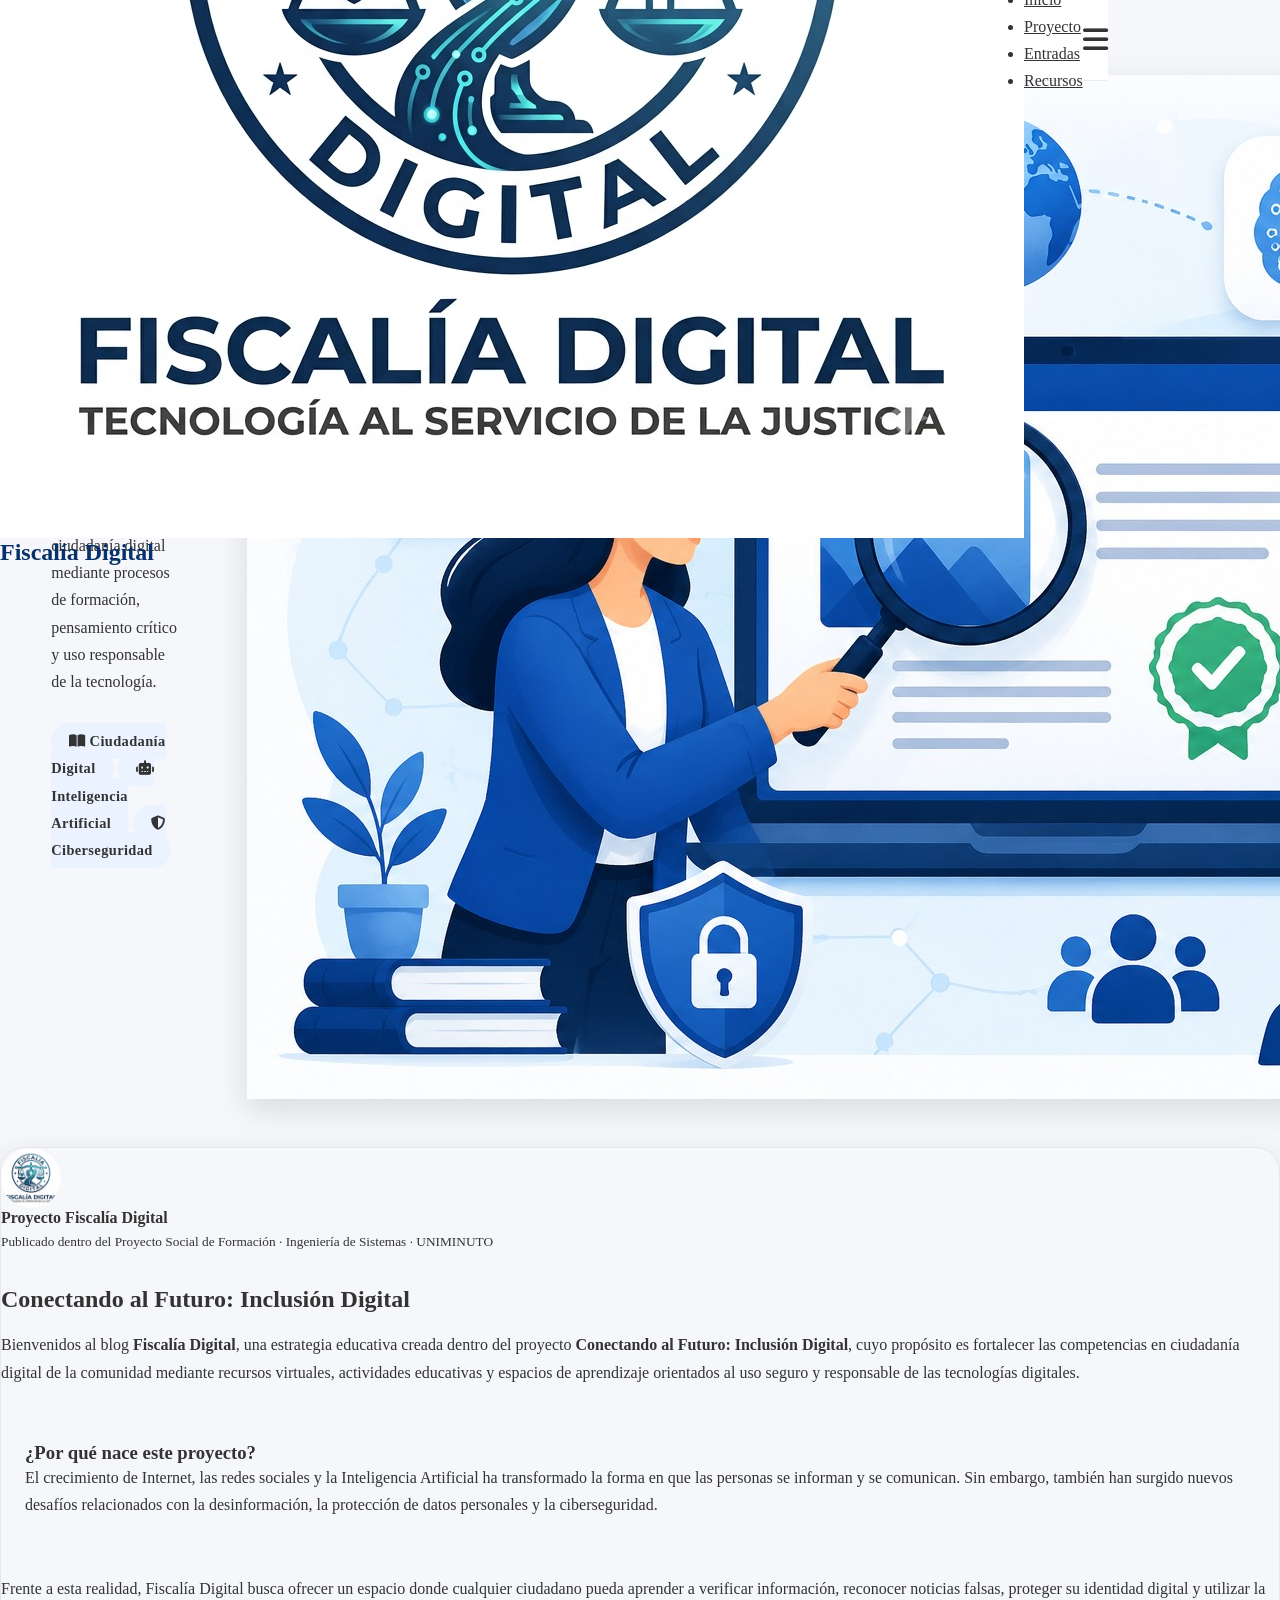
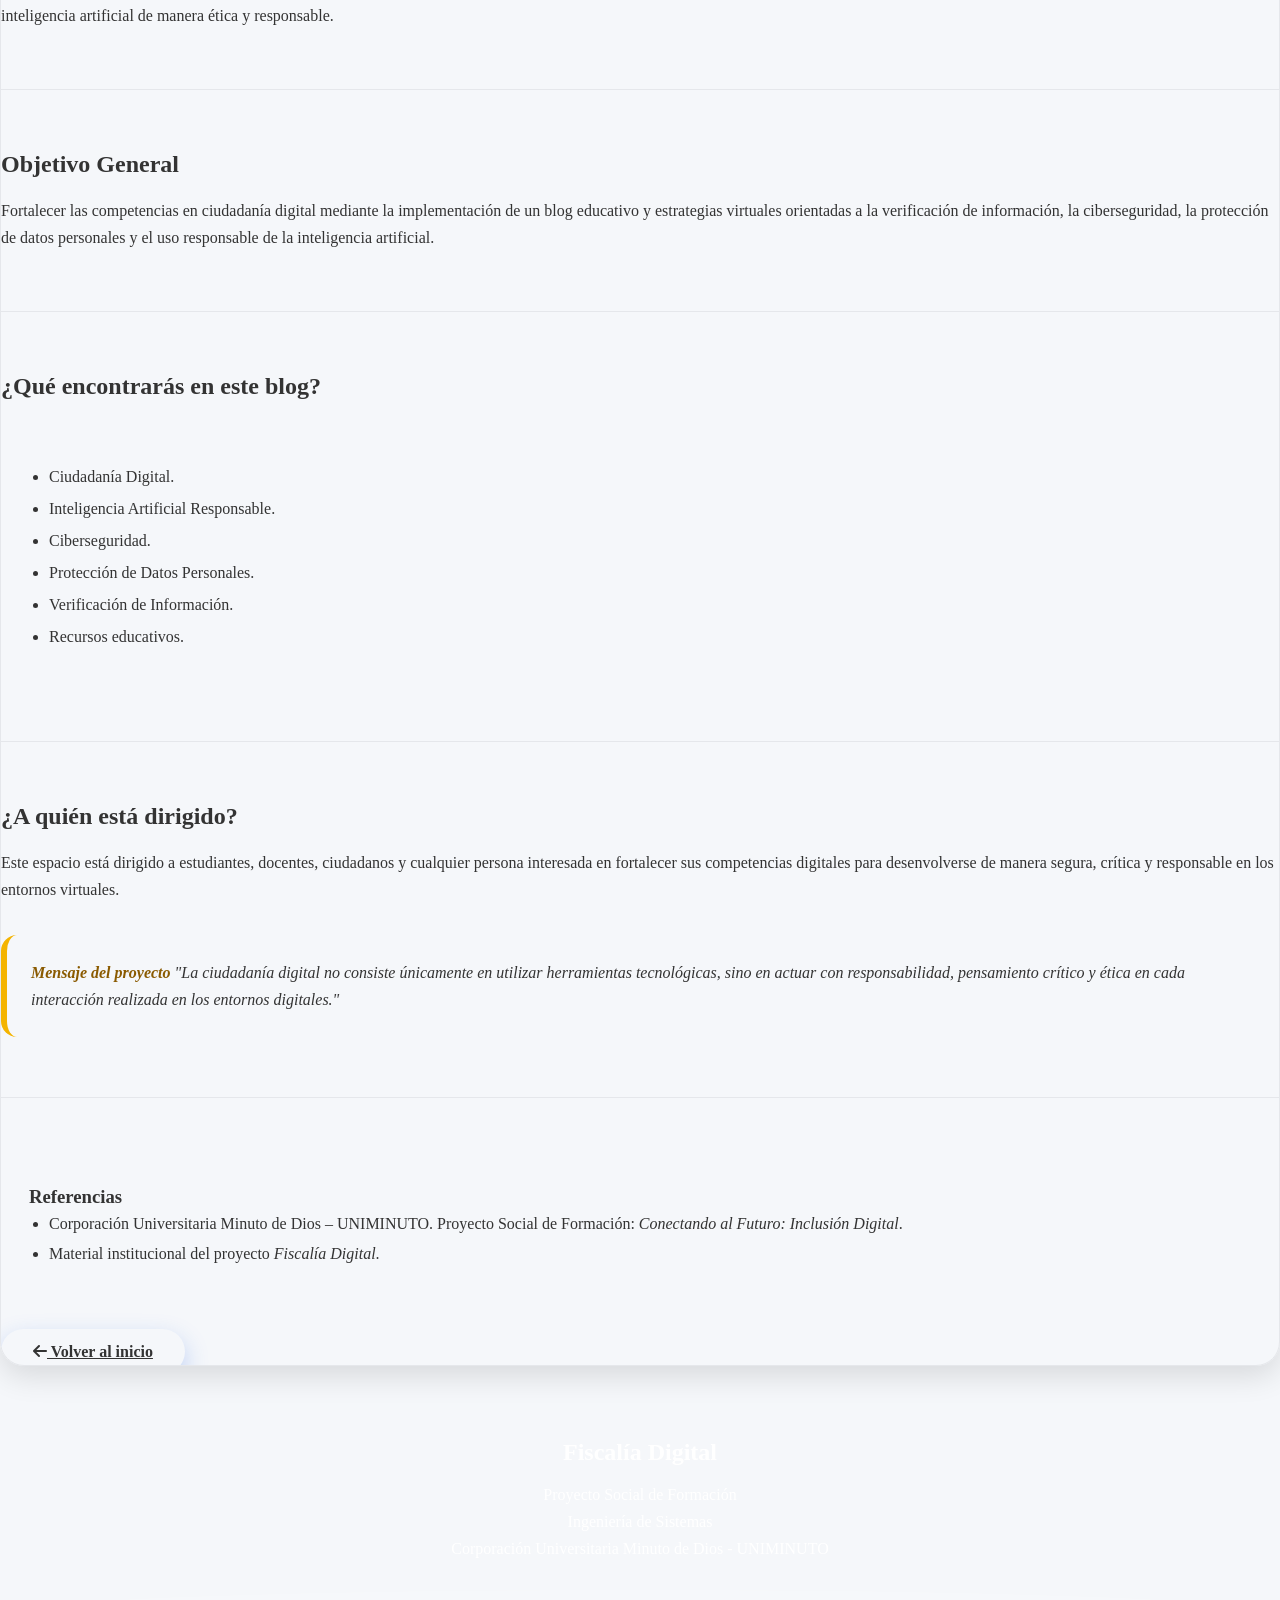
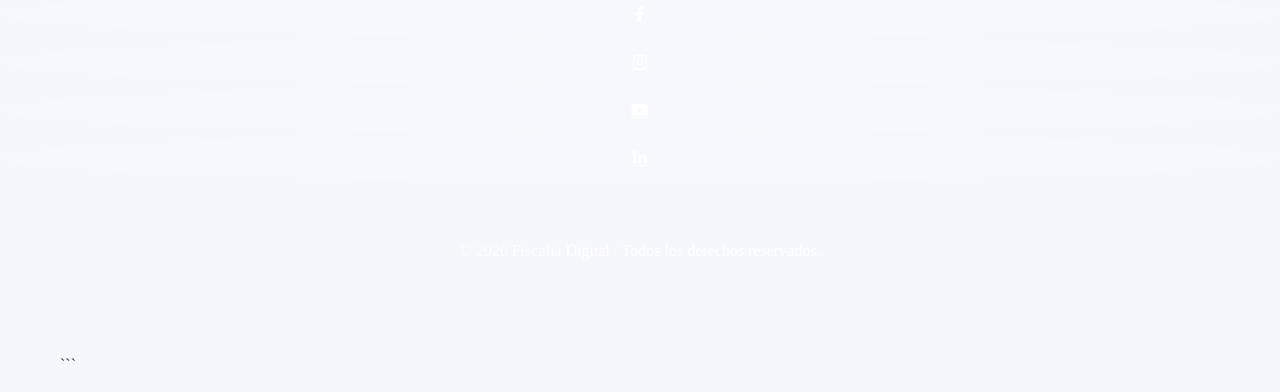
==== entradas/entrada1.html @ 748af587 "Fix HTML self-closing tags and formatting" ====
<!DOCTYPE html>

<html lang="es">

<head>
    <meta charset="UTF-8">
    <meta name="viewport" content="width=device-width, initial-scale=1.0">

```
<title>Entrada 1 | Presentación del Proyecto</title>

<link rel="icon" href="../img/favicon.png">

<!-- Google Fonts -->
<link rel="preconnect" href="https://fonts.googleapis.com">
<link rel="preconnect" href="https://fonts.gstatic.com" crossorigin>
<link href="https://fonts.googleapis.com/css2?family=Poppins:wght@300;400;500;600;700&display=swap"
    rel="stylesheet">

<!-- Font Awesome -->
<link rel="stylesheet"
    href="https://cdnjs.cloudflare.com/ajax/libs/font-awesome/6.7.2/css/all.min.css">

<link rel="stylesheet" href="../css/estilos.css">
```

</head>

<body>

```
<!-- ================= HEADER ================= -->
<header>
    <nav class="navbar">

        <div class="logo">
            <img src="../img/logo.png" alt="Fiscalía Digital">
            <h2>Fiscalía Digital</h2>
        </div>

        <ul class="menu">
            <li><a href="../index.html">Inicio</a></li>
            <li><a href="../index.html#proyecto">Proyecto</a></li>
            <li><a href="../index.html#entradas">Entradas</a></li>
            <li><a href="../index.html#recursos">Recursos</a></li>
        </ul>

        <div class="menu-responsive">
            <i class="fa-solid fa-bars"></i>
        </div>

    </nav>
</header>

<!-- ================= HERO ================= -->
<section class="hero hero-articulo">

    <div class="hero-texto">

        <span>Entrada 1 · Presentación</span>

        <h1>Presentación del Proyecto</h1>

        <p>
            Conoce el propósito de Fiscalía Digital y cómo esta iniciativa
            busca fortalecer la ciudadanía digital mediante procesos de
            formación, pensamiento crítico y uso responsable de la tecnología.
        </p>

        <div class="badges">
            <span class="badge"><i class="fa-solid fa-book-open"></i> Ciudadanía Digital</span>
            <span class="badge"><i class="fa-solid fa-robot"></i> Inteligencia Artificial</span>
            <span class="badge"><i class="fa-solid fa-shield-halved"></i> Ciberseguridad</span>
        </div>

    </div>

    <div class="hero-imagen">
        <img src="../img/entrada1.jpg" alt="Presentación del Proyecto">
    </div>

</section>

<!-- ================= ARTÍCULO ================= -->
<section>
    <div class="contenedor">

        <article class="card articulo">

            <div class="autor">
                <img src="../img/logo.png" alt="Autor">

                <div>
                    <h4>Proyecto Fiscalía Digital</h4>
                    <small>
                        Publicado dentro del Proyecto Social de Formación ·
                        Ingeniería de Sistemas · UNIMINUTO
                    </small>
                </div>
            </div>

            <h2>Conectando al Futuro: Inclusión Digital</h2>

            <p>
                Bienvenidos al blog <strong>Fiscalía Digital</strong>, una
                estrategia educativa creada dentro del proyecto
                <strong>Conectando al Futuro: Inclusión Digital</strong>,
                cuyo propósito es fortalecer las competencias en ciudadanía
                digital de la comunidad mediante recursos virtuales,
                actividades educativas y espacios de aprendizaje orientados
                al uso seguro y responsable de las tecnologías digitales.
            </p>

            <div class="destacado">
                <h3>¿Por qué nace este proyecto?</h3>

                <p>
                    El crecimiento de Internet, las redes sociales y la
                    Inteligencia Artificial ha transformado la forma en que las
                    personas se informan y se comunican. Sin embargo, también
                    han surgido nuevos desafíos relacionados con la
                    desinformación, la protección de datos personales y la
                    ciberseguridad.
                </p>
            </div>

            <p>
                Frente a esta realidad, Fiscalía Digital busca ofrecer un
                espacio donde cualquier ciudadano pueda aprender a verificar
                información, reconocer noticias falsas, proteger su
                identidad digital y utilizar la inteligencia artificial de
                manera ética y responsable.
            </p>

            <div class="divisor"></div>

            <h2>Objetivo General</h2>

            <p>
                Fortalecer las competencias en ciudadanía digital mediante
                la implementación de un blog educativo y estrategias
                virtuales orientadas a la verificación de información, la
                ciberseguridad, la protección de datos personales y el uso
                responsable de la inteligencia artificial.
            </p>

            <div class="divisor"></div>

            <h2>¿Qué encontrarás en este blog?</h2>

            <div class="lista-temas">
                <ul>
                    <li>Ciudadanía Digital.</li>
                    <li>Inteligencia Artificial Responsable.</li>
                    <li>Ciberseguridad.</li>
                    <li>Protección de Datos Personales.</li>
                    <li>Verificación de Información.</li>
                    <li>Recursos educativos.</li>
                </ul>
            </div>

            <div class="divisor"></div>

            <h2>¿A quién está dirigido?</h2>

            <p>
                Este espacio está dirigido a estudiantes, docentes,
                ciudadanos y cualquier persona interesada en fortalecer sus
                competencias digitales para desenvolverse de manera segura,
                crítica y responsable en los entornos virtuales.
            </p>

            <div class="cita">
                <strong>Mensaje del proyecto</strong>

                "La ciudadanía digital no consiste únicamente en utilizar
                herramientas tecnológicas, sino en actuar con responsabilidad,
                pensamiento crítico y ética en cada interacción realizada en
                los entornos digitales."
            </div>

            <div class="divisor"></div>

            <div class="referencias">
                <h3>Referencias</h3>

                <ul>
                    <li>
                        Corporación Universitaria Minuto de Dios – UNIMINUTO.
                        Proyecto Social de Formación:
                        <em>Conectando al Futuro: Inclusión Digital</em>.
                    </li>

                    <li>
                        Material institucional del proyecto
                        <em>Fiscalía Digital</em>.
                    </li>
                </ul>
            </div>

            <div class="texto-centro mt-4">
                <a href="../index.html" class="btn-principal">
                    <i class="fa-solid fa-arrow-left"></i>
                    Volver al inicio
                </a>
            </div>

        </article>

    </div>
</section>

<!-- ================= FOOTER ================= -->
<footer>

    <div class="contenedor-footer">

        <h2>Fiscalía Digital</h2>

        <p>
            Proyecto Social de Formación
            <br>
            Ingeniería de Sistemas
            <br>
            Corporación Universitaria Minuto de Dios - UNIMINUTO
        </p>

        <div class="redes">
            <a href="#"><i class="fab fa-facebook-f"></i></a>
            <a href="#"><i class="fab fa-instagram"></i></a>
            <a href="#"><i class="fab fa-youtube"></i></a>
            <a href="#"><i class="fab fa-linkedin-in"></i></a>
        </div>

        <hr>

        <p>© 2026 Fiscalía Digital · Todos los derechos reservados.</p>

    </div>

</footer>

<script src="../js/script.js"></script>
```

</body>

</html>
---- css/estilos.css ----
/* =====================================================
FISCALÍA DIGITAL
Hoja de estilos principal
Proyecto Social de Formación - UNIMINUTO

Estructura:

1. Sistema Base
2. Componentes del Sitio
3. Interactividad y Responsive
   ===================================================== */

/* =====================================================

1. SISTEMA BASE
   ===================================================== */

/* -------------------------
Reset Global
------------------------- */

*{
margin:0;
padding:0;
box-sizing:border-box;
}

html{
scroll-behavior:smooth;
}

/* -------------------------
Variables de Diseño
------------------------- */

:root{

```
/* Colores principales */

--azul:#0B57D0;
--azulOscuro:#08306B;
--celeste:#EAF3FF;

/* Colores neutros */

--gris:#F5F7FA;
--grisClaro:#F9FAFB;
--grisMedio:#E5E7EB;
--grisOscuro:#6B7280;

/* Texto */

--texto:#333333;
--textoClaro:#4B5563;

/* Básicos */

--blanco:#FFFFFF;
--negro:#111827;

/* Sombras */

--sombra:0 10px 30px rgba(0,0,0,.12);
--sombraSuave:0 6px 18px rgba(0,0,0,.08);
--sombraFuerte:0 20px 45px rgba(0,0,0,.18);

/* Bordes */

--borde:#E5E7EB;
--radio:22px;

/* Transiciones */

--transicion:.3s ease;
```

}

/* -------------------------
Tipografía y Body
------------------------- */

body{

```
font-family:'Poppins',sans-serif;

background:var(--gris);

color:var(--texto);

line-height:1.7;

-webkit-font-smoothing:antialiased;

text-rendering:optimizeLegibility;
```

}

/* -------------------------
Elementos básicos
------------------------- */

img{

```
width:100%;

display:block;
```

}

a{

```
text-decoration:none;

color:inherit;
```

}

ul{

```
list-style:none;
```

}

button{

```
font-family:inherit;
```

}

/* -------------------------
Contenedor Principal
------------------------- */

.contenedor{

```
width:min(92%,1200px);

margin:0 auto;
```

}

/* -------------------------
Títulos Globales
------------------------- */

h1,
h2,
h3,
h4,
h5,
h6{

```
color:var(--azulOscuro);

font-weight:700;

line-height:1.2;
```

}

h1{

```
font-size:clamp(2.6rem,5vw,4rem);
```

}

h2{

```
font-size:clamp(2rem,4vw,2.8rem);
```

}

h3{

```
font-size:1.35rem;
```

}

p{

```
color:var(--textoClaro);
```

}

/* -------------------------
Secciones
------------------------- */

section{

```
padding:90px 0;
```

}

section h2{

```
text-align:center;

margin-bottom:18px;
```

}

.subtitulo{

```
text-align:center;

max-width:760px;

margin:0 auto 50px;
```

}

/* -------------------------
Botón Principal
------------------------- */

.btn-principal{

```
display:inline-flex;

align-items:center;

justify-content:center;

gap:10px;

background:linear-gradient(135deg,var(--azul),#2563EB);

color:var(--blanco);

padding:14px 32px;

border-radius:999px;

font-weight:600;

transition:all var(--transicion);

box-shadow:0 10px 24px rgba(37,99,235,.28);
```

}

.btn-principal:hover{

```
transform:translateY(-4px);

box-shadow:0 16px 34px rgba(37,99,235,.35);
```

}

/* -------------------------
Utilidades
------------------------- */

.oculto{

```
display:none !important;
```

}

.texto-centro{

```
text-align:center;
```

}

.mt-1{ margin-top:10px; }

.mt-2{ margin-top:20px; }

.mt-3{ margin-top:30px; }

.mt-4{ margin-top:40px; }

.mt-5{ margin-top:50px; }

.mb-1{ margin-bottom:10px; }

.mb-2{ margin-bottom:20px; }

.mb-3{ margin-bottom:30px; }

.mb-4{ margin-bottom:40px; }

.mb-5{ margin-bottom:50px; }

/* -------------------------
Animaciones Base
------------------------- */

.fade-up{

```
opacity:0;

transform:translateY(30px);

transition:all .8s ease;
```

}

.fade-up.visible{

```
opacity:1;

transform:translateY(0);
```

}

/* -------------------------
Divisor Elegante
------------------------- */

.divisor{

```
width:100%;

height:1px;

background:var(--grisMedio);

margin:60px 0;
```

}

/* Fin de la Sección 1 */

/* =====================================================
2. COMPONENTES DEL SITIO
===================================================== */

/* -------------------------
Header y Navbar
------------------------- */

header{

```
width:100%;

position:fixed;

top:0;
left:0;

z-index:999;

background:rgba(255,255,255,.92);

backdrop-filter:blur(14px);

border-bottom:1px solid rgba(229,231,235,.8);

transition:all var(--transicion);
```

}

.navbar{

```
width:min(92%,1200px);

margin:0 auto;

display:flex;

justify-content:space-between;

align-items:center;

height:80px;
```

}

.logo{

```
display:flex;

align-items:center;

gap:14px;
```

}

.logo img{

```
width:52px;
```

}

.logo h2{

```
font-size:1.35rem;

color:var(--azulOscuro);

font-weight:700;
```

}

.menu{

```
display:flex;

align-items:center;

gap:28px;
```

}

.menu a{

```
color:#374151;

font-weight:500;

position:relative;

transition:color var(--transicion);
```

}

.menu a::after{

```
content:"";

position:absolute;

left:0;

bottom:-8px;

width:0;

height:2px;

background:var(--azul);

transition:width var(--transicion);
```

}

.menu a:hover{

```
color:var(--azul);
```

}

.menu a:hover::after{

```
width:100%;
```

}

.menu-responsive{

```
display:none;

font-size:1.8rem;

color:var(--azul);

cursor:pointer;
```

}

/* -------------------------
Hero
------------------------- */

.hero{

```
margin-top:80px;

min-height:90vh;

width:min(92%,1200px);

margin-left:auto;

margin-right:auto;

display:grid;

grid-template-columns:1.05fr .95fr;

align-items:center;

gap:64px;

padding:48px 0;
```

}

.hero-texto span{

```
display:inline-block;

color:var(--azul);

font-weight:700;

letter-spacing:.4px;

margin-bottom:12px;
```

}

.hero-texto h1{

```
margin-bottom:22px;
```

}

.hero-texto p{

```
font-size:1.05rem;

margin-bottom:32px;
```

}

.hero-imagen{

```
position:relative;
```

}

.hero-imagen::before{

```
content:"";

position:absolute;

inset:-18px;

background:radial-gradient(circle at top right, rgba(11,87,208,.12), transparent 60%);

border-radius:32px;

z-index:-1;
```

}

.hero-imagen img{

```
border-radius:28px;

box-shadow:var(--sombra);
```

}

/* -------------------------
Tarjetas del Blog
------------------------- */

.grid-blog{

```
display:grid;

grid-template-columns:repeat(auto-fit,minmax(320px,1fr));

gap:30px;
```

}

.card{

```
background:var(--blanco);

border:1px solid var(--borde);

border-radius:24px;

overflow:hidden;

box-shadow:var(--sombra);

transition:transform .3s ease, box-shadow .3s ease;
```

}

.card:hover{

```
transform:translateY(-8px);

box-shadow:0 18px 40px rgba(11,87,208,.16);
```

}

.card img{

```
height:220px;

object-fit:cover;
```

}

.card .contenido{

```
padding:26px;
```

}

.card span{

```
display:inline-block;

color:var(--azul);

font-weight:700;

margin-bottom:10px;
```

}

.card h3{

```
margin-bottom:14px;
```

}

.card p{

```
margin-bottom:20px;
```

}

.card a{

```
display:inline-flex;

align-items:center;

gap:8px;

color:var(--azul);

font-weight:700;
```

}

/* -------------------------
Objetivos
------------------------- */

.objetivos{

```
margin-top:48px;

display:grid;

grid-template-columns:repeat(3,1fr);

gap:28px;
```

}

.objetivo{

```
background:var(--blanco);

border:1px solid var(--borde);

border-radius:var(--radio);

padding:34px 28px;

text-align:center;

box-shadow:var(--sombra);

transition:transform .3s ease, box-shadow .3s ease;
```

}

.objetivo:hover{

```
transform:translateY(-8px);

box-shadow:0 18px 40px rgba(11,87,208,.16);
```

}

.objetivo i{

```
font-size:2.8rem;

color:var(--azul);

margin-bottom:18px;
```

}

/* -------------------------
Recursos
------------------------- */

.recursos{

```
background:linear-gradient(180deg,var(--celeste),#F8FBFF);
```

}

.recursos-grid{

```
display:grid;

grid-template-columns:repeat(3,1fr);

gap:28px;

margin-top:42px;
```

}

.recursos-grid div{

```
background:var(--blanco);

border:1px solid var(--borde);

border-radius:var(--radio);

padding:36px;

text-align:center;

box-shadow:var(--sombra);

transition:transform .3s ease, box-shadow .3s ease;
```

}

.recursos-grid div:hover{

```
transform:translateY(-6px);

box-shadow:0 18px 40px rgba(11,87,208,.16);
```

}

.recursos-grid i{

```
font-size:2.6rem;

color:var(--azul);

margin-bottom:16px;
```

}

/* -------------------------
Componentes para Entradas
------------------------- */

.autor{

```
display:flex;

align-items:center;

gap:16px;

margin-bottom:30px;
```

}

.autor img{

```
width:60px;

height:60px;

border-radius:50%;

object-fit:cover;
```

}

.autor h4{

```
margin:0;
```

}

.autor small{

```
color:var(--grisOscuro);
```

}

/* Badges */

.badges{

```
display:flex;

gap:12px;

flex-wrap:wrap;

margin-top:24px;
```

}

.badge{

```
display:inline-flex;

align-items:center;

gap:8px;

background:#EAF3FF;

color:#08306B;

padding:10px 18px;

border-radius:30px;

font-size:.9rem;

font-weight:600;
```

}

/* Cajas informativas */

.destacado{

```
background:#EAF3FF;

border-left:5px solid var(--azul);

padding:24px;

border-radius:16px;

margin:2rem 0;
```

}

.destacado h3{

```
margin-top:0;
```

}

.cita{

```
background:#FFF8E8;

border-left:6px solid #F4B400;

padding:24px;

border-radius:16px;

margin:2rem 0;

font-style:italic;
```

}

.cita strong{

```
display:block;

color:#8A5A00;

margin-bottom:10px;
```

}

/* Listas temáticas */

.lista-temas{

```
background:#F8FAFC;

padding:28px;

border-radius:18px;

margin:2rem 0;
```

}

.lista-temas ul{

```
list-style:disc;

padding-left:20px;

line-height:2;
```

}

/* Galería */

.galeria{

```
display:grid;

grid-template-columns:repeat(auto-fit,minmax(240px,1fr));

gap:20px;

margin:2rem 0;
```

}

.galeria img{

```
border-radius:18px;

height:220px;

object-fit:cover;

box-shadow:var(--sombra);

transition:transform var(--transicion);
```

}

.galeria img:hover{

```
transform:scale(1.03);
```

}

/* Línea de tiempo */

.timeline{

```
position:relative;

margin:3rem 0;

padding-left:30px;
```

}

.timeline::before{

```
content:"";

position:absolute;

left:8px;

top:0;

bottom:0;

width:3px;

background:var(--azul);
```

}

.timeline-item{

```
position:relative;

margin-bottom:2.5rem;
```

}

.timeline-item::before{

```
content:"";

position:absolute;

left:-30px;

top:6px;

width:18px;

height:18px;

background:var(--azul);

border-radius:50%;

box-shadow:0 0 0 5px #EAF3FF;
```

}

/* Referencias */

.referencias{

```
background:#F8FAFC;

padding:28px;

border-radius:18px;

margin-top:3rem;
```

}

.referencias ul{

```
list-style:decimal;

padding-left:20px;

line-height:1.9;
```

}

/* -------------------------
Footer
------------------------- */

footer{

```
background:linear-gradient(180deg,#0B2A63,var(--azulOscuro));

color:var(--blanco);

text-align:center;

padding:72px 0;
```

}

footer h2{

```
color:var(--blanco);

margin-bottom:14px;
```

}

footer p{

```
color:rgba(255,255,255,.88);
```

}

.redes{

```
display:flex;

justify-content:center;

gap:16px;

margin:28px 0;
```

}

.redes a{

```
width:48px;

height:48px;

border-radius:50%;

display:flex;

align-items:center;

justify-content:center;

background:rgba(255,255,255,.12);

color:var(--blanco);

transition:all var(--transicion);
```

}

.redes a:hover{

```
background:var(--blanco);

color:var(--azul);

transform:translateY(-3px);
```

}

footer hr{

```
width:82%;

margin:26px auto;

border:none;

border-top:1px solid rgba(255,255,255,.18);
```

}

/* Fin de la Sección 2 */
/* =====================================================
3. INTERACTIVIDAD Y RESPONSIVE
===================================================== */

/* -------------------------
Navbar al hacer scroll
------------------------- */

.navbar-scroll{

```
background:rgba(255,255,255,.98);

backdrop-filter:blur(14px);

box-shadow:0 10px 30px rgba(0,0,0,.12);
```

}

/* -------------------------
Menú Responsive
------------------------- */

.mostrar-menu{

```
display:flex !important;

position:absolute;

top:80px;

left:0;

width:100%;

background:rgba(255,255,255,.98);

backdrop-filter:blur(12px);

flex-direction:column;

align-items:center;

padding:30px;

gap:25px;

box-shadow:0 18px 36px rgba(0,0,0,.12);

animation:desplegarMenu .3s ease;
```

}

@keyframes desplegarMenu{

```
from{

    opacity:0;

    transform:translateY(-15px);

}

to{

    opacity:1;

    transform:translateY(0);

}
```

}

/* -------------------------
Botón Volver Arriba
------------------------- */

.btn-subir{

```
position:fixed;

right:24px;

bottom:24px;

width:56px;

height:56px;

border:none;

border-radius:50%;

background:linear-gradient(135deg,var(--azul),#2563EB);

color:var(--blanco);

cursor:pointer;

font-size:1.2rem;

opacity:0;

pointer-events:none;

transition:all var(--transicion);

z-index:999;

box-shadow:0 10px 24px rgba(37,99,235,.28);
```

}

.btn-subir:hover{

```
transform:translateY(-4px);

box-shadow:0 16px 34px rgba(37,99,235,.35);
```

}

.btn-subir.mostrar{

```
opacity:1;

pointer-events:auto;
```

}

/* -------------------------
Animaciones al hacer scroll
------------------------- */

.card,
.objetivo,
.recursos-grid div,
.resultado,
.timeline-item,
.galeria img{

```
opacity:0;

transform:translateY(40px);

transition:opacity .8s ease, transform .8s ease;
```

}

.visible{

```
opacity:1 !important;

transform:translateY(0) !important;
```

}

/* -------------------------
Hover para imágenes
------------------------- */

.hero-imagen img,
.card img,
.galeria img{

```
transition:transform .4s ease;
```

}

.hero-imagen img:hover{

```
transform:scale(1.02);
```

}

/* -------------------------
Responsive - Tablets
------------------------- */

@media(max-width:1024px){

```
.hero{

    grid-template-columns:1fr;

    text-align:center;

    gap:40px;

    min-height:auto;

    padding:60px 0;

}

.hero-imagen{

    max-width:700px;

    margin:0 auto;

}

.objetivos{

    grid-template-columns:repeat(2,1fr);

}

.recursos-grid{

    grid-template-columns:repeat(2,1fr);

}
```

}

/* -------------------------
Responsive - Móviles
------------------------- */

@media(max-width:768px){

```
section{

    padding:70px 0;

}

.navbar{

    height:72px;

}

.logo h2{

    font-size:1.1rem;

}

.logo img{

    width:44px;

}

.menu{

    display:none;

}

.menu-responsive{

    display:block;

}

.hero{

    margin-top:72px;

    gap:28px;

}

.hero-texto h1{

    font-size:2.2rem;

}

.hero-texto p{

    font-size:1rem;

}

.btn-principal{

    width:100%;

    justify-content:center;

}

.grid-blog{

    grid-template-columns:1fr;

}

.objetivos,
.recursos-grid,
.resultados{

    grid-template-columns:1fr;

}

article.card{

    padding:30px !important;

}

.autor{

    flex-direction:column;

    text-align:center;

}

.badges{

    justify-content:center;

}

.galeria{

    grid-template-columns:1fr;

}

.timeline{

    padding-left:22px;

}

.timeline-item::before{

    left:-22px;

}

.btn-subir{

    width:50px;

    height:50px;

    right:18px;

    bottom:18px;

}
```

}

/* -------------------------
Responsive - Pantallas muy pequeñas
------------------------- */

@media(max-width:480px){

```
.contenedor{

    width:94%;

}

.hero-texto h1{

    font-size:1.9rem;

}

.hero-texto span{

    font-size:.9rem;

}

.card .contenido{

    padding:20px;

}

.badge{

    font-size:.8rem;

    padding:8px 14px;

}

footer{

    padding:56px 0;

}
```

}

/* -------------------------
Fin de la Sección 3
------------------------- */
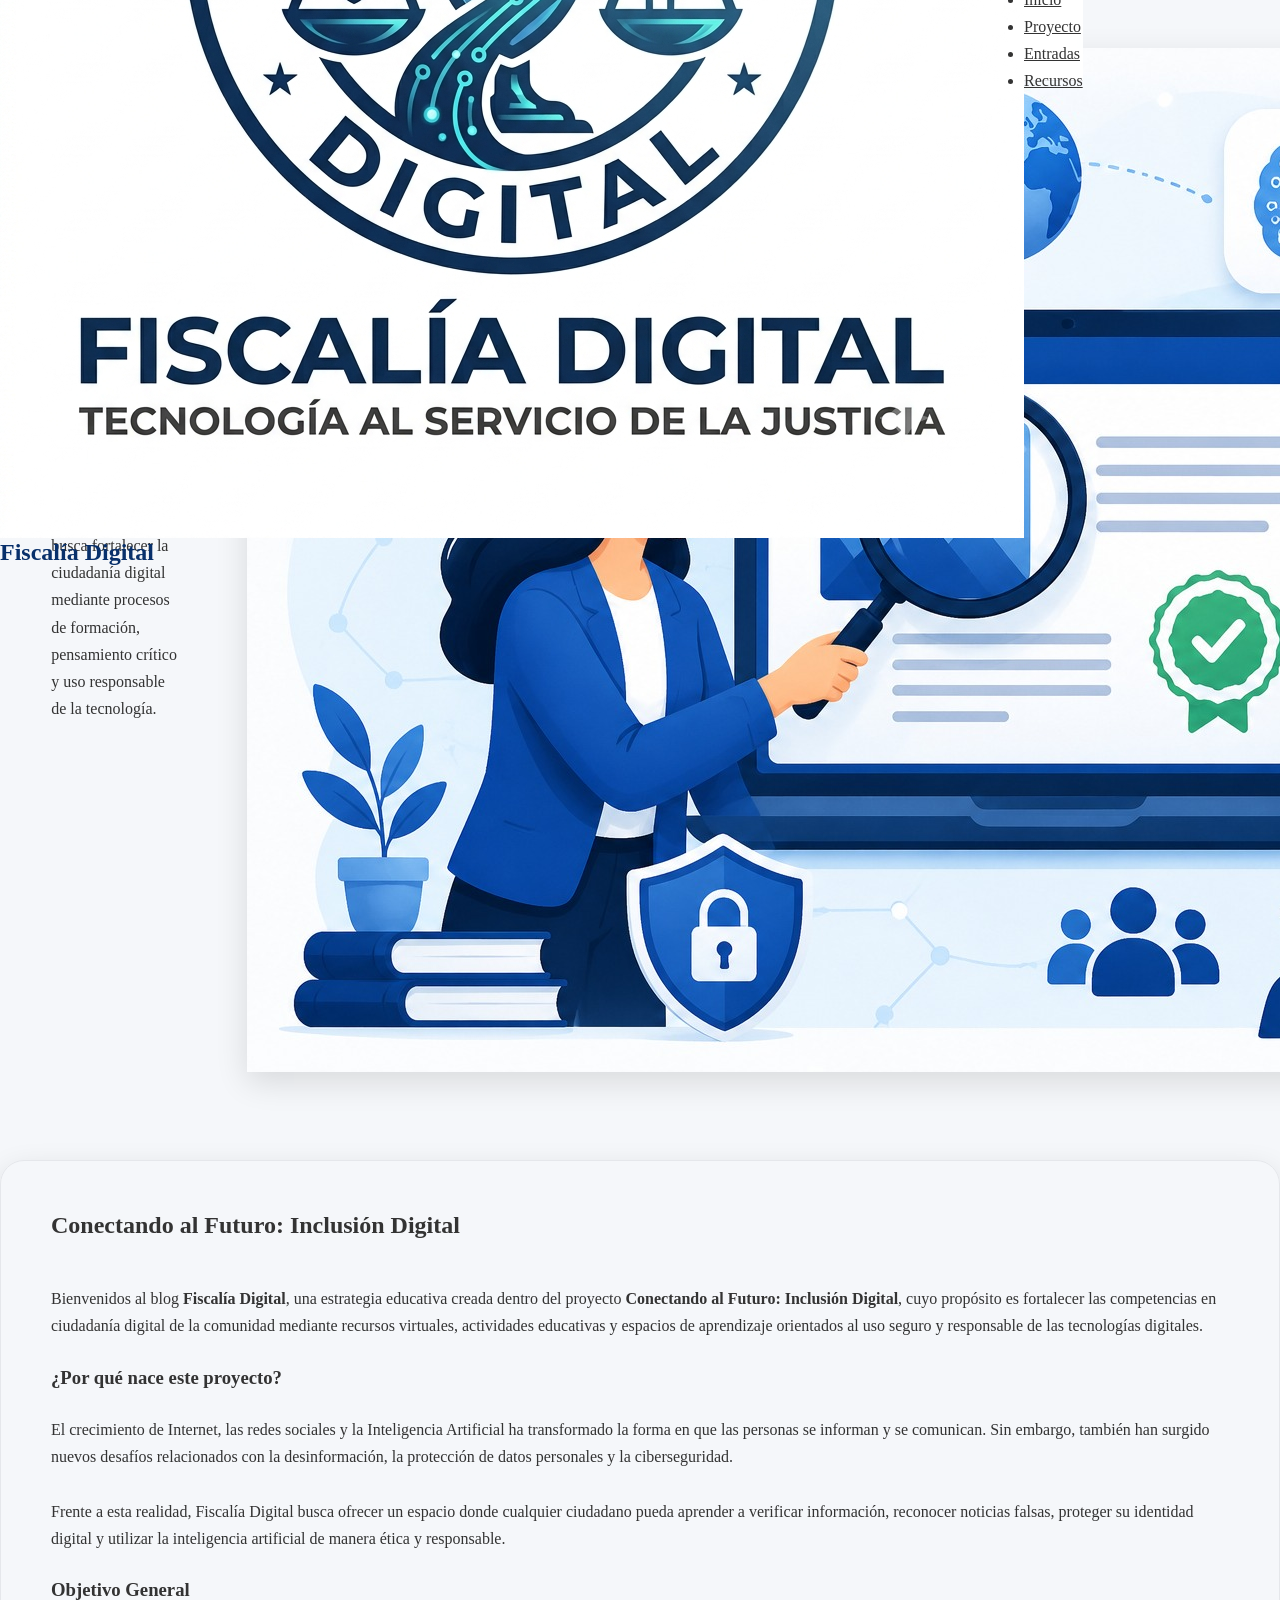
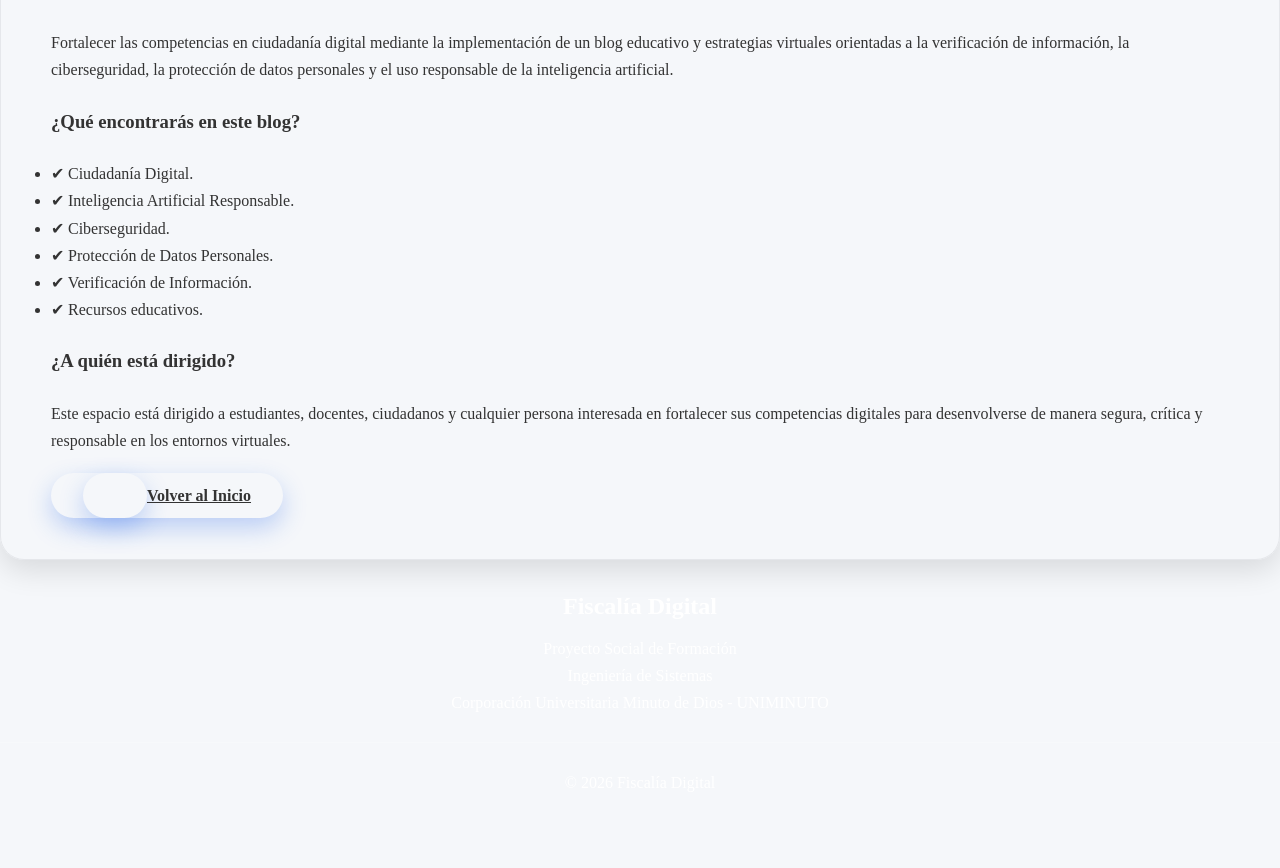
==== commit bb21f5c9: "Refactor HTML structure and formatting" ====
--- a/entradas/entrada1.html
+++ b/entradas/entrada1.html
@@ -1,247 +1,248 @@
 <!DOCTYPE html>
-
 <html lang="es">
 
 <head>
+
     <meta charset="UTF-8">
     <meta name="viewport" content="width=device-width, initial-scale=1.0">
 
-```
-<title>Entrada 1 | Presentación del Proyecto</title>
-
-<link rel="icon" href="../img/favicon.png">
-
-<!-- Google Fonts -->
-<link rel="preconnect" href="https://fonts.googleapis.com">
-<link rel="preconnect" href="https://fonts.gstatic.com" crossorigin>
-<link href="https://fonts.googleapis.com/css2?family=Poppins:wght@300;400;500;600;700&display=swap"
-    rel="stylesheet">
-
-<!-- Font Awesome -->
-<link rel="stylesheet"
-    href="https://cdnjs.cloudflare.com/ajax/libs/font-awesome/6.7.2/css/all.min.css">
-
-<link rel="stylesheet" href="../css/estilos.css">
-```
+    <title>Entrada 1 | Presentación del Proyecto</title>
+
+    <link rel="icon" href="../img/favicon.png">
+
+    <!-- Google Fonts -->
+    <link rel="preconnect" href="https://fonts.googleapis.com">
+    <link rel="preconnect" href="https://fonts.gstatic.com" crossorigin>
+
+    <link href="https://fonts.googleapis.com/css2?family=Poppins:wght@300;400;500;600;700&display=swap"
+        rel="stylesheet">
+
+    <!-- Font Awesome -->
+    <link rel="stylesheet"
+        href="https://cdnjs.cloudflare.com/ajax/libs/font-awesome/6.7.2/css/all.min.css">
+
+    <link rel="stylesheet" href="../css/estilos.css">
 
 </head>
 
 <body>
 
-```
-<!-- ================= HEADER ================= -->
-<header>
-    <nav class="navbar">
-
-        <div class="logo">
-            <img src="../img/logo.png" alt="Fiscalía Digital">
-            <h2>Fiscalía Digital</h2>
-        </div>
-
-        <ul class="menu">
-            <li><a href="../index.html">Inicio</a></li>
-            <li><a href="../index.html#proyecto">Proyecto</a></li>
-            <li><a href="../index.html#entradas">Entradas</a></li>
-            <li><a href="../index.html#recursos">Recursos</a></li>
-        </ul>
-
-        <div class="menu-responsive">
-            <i class="fa-solid fa-bars"></i>
-        </div>
-
-    </nav>
-</header>
-
-<!-- ================= HERO ================= -->
-<section class="hero hero-articulo">
-
-    <div class="hero-texto">
-
-        <span>Entrada 1 · Presentación</span>
-
-        <h1>Presentación del Proyecto</h1>
-
-        <p>
-            Conoce el propósito de Fiscalía Digital y cómo esta iniciativa
-            busca fortalecer la ciudadanía digital mediante procesos de
-            formación, pensamiento crítico y uso responsable de la tecnología.
-        </p>
-
-        <div class="badges">
-            <span class="badge"><i class="fa-solid fa-book-open"></i> Ciudadanía Digital</span>
-            <span class="badge"><i class="fa-solid fa-robot"></i> Inteligencia Artificial</span>
-            <span class="badge"><i class="fa-solid fa-shield-halved"></i> Ciberseguridad</span>
-        </div>
-
-    </div>
-
-    <div class="hero-imagen">
-        <img src="../img/entrada1.jpg" alt="Presentación del Proyecto">
-    </div>
-
-</section>
-
-<!-- ================= ARTÍCULO ================= -->
-<section>
-    <div class="contenedor">
-
-        <article class="card articulo">
-
-            <div class="autor">
-                <img src="../img/logo.png" alt="Autor">
-
-                <div>
-                    <h4>Proyecto Fiscalía Digital</h4>
-                    <small>
-                        Publicado dentro del Proyecto Social de Formación ·
-                        Ingeniería de Sistemas · UNIMINUTO
-                    </small>
-                </div>
+    <!-- ================= NAVBAR ================= -->
+
+    <header>
+
+        <nav class="navbar">
+
+            <div class="logo">
+
+                <img src="../img/logo.png" alt="Fiscalía Digital">
+
+                <h2>Fiscalía Digital</h2>
+
             </div>
 
-            <h2>Conectando al Futuro: Inclusión Digital</h2>
+            <ul class="menu">
+
+                <li><a href="../index.html">Inicio</a></li>
+
+                <li><a href="../index.html#proyecto">Proyecto</a></li>
+
+                <li><a href="../index.html#entradas">Entradas</a></li>
+
+                <li><a href="../index.html#recursos">Recursos</a></li>
+
+            </ul>
+
+        </nav>
+
+    </header>
+
+    <!-- ================= CABECERA ================= -->
+
+    <section class="hero" style="min-height:60vh;">
+
+        <div class="hero-texto">
+
+            <span>Entrada 1</span>
+
+            <h1>Presentación del Proyecto</h1>
 
             <p>
-                Bienvenidos al blog <strong>Fiscalía Digital</strong>, una
-                estrategia educativa creada dentro del proyecto
-                <strong>Conectando al Futuro: Inclusión Digital</strong>,
-                cuyo propósito es fortalecer las competencias en ciudadanía
-                digital de la comunidad mediante recursos virtuales,
-                actividades educativas y espacios de aprendizaje orientados
-                al uso seguro y responsable de las tecnologías digitales.
+
+                Conoce el propósito de Fiscalía Digital y cómo esta iniciativa
+                busca fortalecer la ciudadanía digital mediante procesos de
+                formación, pensamiento crítico y uso responsable de la tecnología.
+
             </p>
 
-            <div class="destacado">
+        </div>
+
+        <div class="hero-imagen">
+
+            <img src="../img/entrada1.jpg" alt="Presentación">
+
+        </div>
+
+    </section>
+
+    <!-- ================= ARTÍCULO ================= -->
+
+    <section>
+
+        <div class="contenedor">
+
+            <article class="card" style="padding:50px;">
+
+                <h2>Conectando al Futuro: Inclusión Digital</h2>
+
+                <br>
+
+                <p>
+
+                    Bienvenidos al blog <strong>Fiscalía Digital</strong>, una
+                    estrategia educativa creada dentro del proyecto
+                    <strong>Conectando al Futuro: Inclusión Digital</strong>,
+                    cuyo propósito es fortalecer las competencias en ciudadanía
+                    digital de la comunidad mediante recursos virtuales,
+                    actividades educativas y espacios de aprendizaje orientados
+                    al uso seguro y responsable de las tecnologías digitales.
+                   
+
+                </p>
+
+                <br>
+
                 <h3>¿Por qué nace este proyecto?</h3>
 
-                <p>
+                <br>
+
+                <p>
+
                     El crecimiento de Internet, las redes sociales y la
                     Inteligencia Artificial ha transformado la forma en que las
                     personas se informan y se comunican. Sin embargo, también
                     han surgido nuevos desafíos relacionados con la
                     desinformación, la protección de datos personales y la
                     ciberseguridad.
-                </p>
-            </div>
+
+                </p>
+
+                <br>
+
+                <p>
+
+                    Frente a esta realidad, Fiscalía Digital busca ofrecer un
+                    espacio donde cualquier ciudadano pueda aprender a verificar
+                    información, reconocer noticias falsas, proteger su
+                    identidad digital y utilizar la inteligencia artificial de
+                    manera ética y responsable.
+
+                </p>
+
+                <br>
+
+                <h3>Objetivo General</h3>
+
+                <br>
+
+                <p>
+
+                    Fortalecer las competencias en ciudadanía digital mediante
+                    la implementación de un blog educativo y estrategias
+                    virtuales orientadas a la verificación de información, la
+                    ciberseguridad, la protección de datos personales y el uso
+                    responsable de la inteligencia artificial.
+
+                </p>
+
+                <br>
+
+                <h3>¿Qué encontrarás en este blog?</h3>
+
+                <br>
+
+                <ul>
+
+                    <li>✔ Ciudadanía Digital.</li>
+
+                    <li>✔ Inteligencia Artificial Responsable.</li>
+
+                    <li>✔ Ciberseguridad.</li>
+
+                    <li>✔ Protección de Datos Personales.</li>
+
+                    <li>✔ Verificación de Información.</li>
+
+                    <li>✔ Recursos educativos.</li>
+
+                </ul>
+
+                <br>
+
+                <h3>¿A quién está dirigido?</h3>
+
+                <br>
+
+                <p>
+
+                    Este espacio está dirigido a estudiantes, docentes,
+                    ciudadanos y cualquier persona interesada en fortalecer sus
+                    competencias digitales para desenvolverse de manera segura,
+                    crítica y responsable en los entornos virtuales.
+
+                </p>
+
+                <br>
+
+                <a href="../index.html" class="btn-principal">
+
+                    <i class="btn-principal"></i>
+
+                    Volver al Inicio
+
+                </a>
+
+            </article>
+
+        </div>
+
+    </section>
+
+    <!-- ================= FOOTER ================= -->
+
+    <footer>
+
+        <div class="contenedor-footer">
+
+            <h2>Fiscalía Digital</h2>
 
             <p>
-                Frente a esta realidad, Fiscalía Digital busca ofrecer un
-                espacio donde cualquier ciudadano pueda aprender a verificar
-                información, reconocer noticias falsas, proteger su
-                identidad digital y utilizar la inteligencia artificial de
-                manera ética y responsable.
+
+                Proyecto Social de Formación
+
+                <br>
+
+                Ingeniería de Sistemas
+
+                <br>
+
+                Corporación Universitaria Minuto de Dios - UNIMINUTO
+
             </p>
 
-            <div class="divisor"></div>
-
-            <h2>Objetivo General</h2>
+            <hr>
 
             <p>
-                Fortalecer las competencias en ciudadanía digital mediante
-                la implementación de un blog educativo y estrategias
-                virtuales orientadas a la verificación de información, la
-                ciberseguridad, la protección de datos personales y el uso
-                responsable de la inteligencia artificial.
+
+                © 2026 Fiscalía Digital
+
             </p>
 
-            <div class="divisor"></div>
-
-            <h2>¿Qué encontrarás en este blog?</h2>
-
-            <div class="lista-temas">
-                <ul>
-                    <li>Ciudadanía Digital.</li>
-                    <li>Inteligencia Artificial Responsable.</li>
-                    <li>Ciberseguridad.</li>
-                    <li>Protección de Datos Personales.</li>
-                    <li>Verificación de Información.</li>
-                    <li>Recursos educativos.</li>
-                </ul>
-            </div>
-
-            <div class="divisor"></div>
-
-            <h2>¿A quién está dirigido?</h2>
-
-            <p>
-                Este espacio está dirigido a estudiantes, docentes,
-                ciudadanos y cualquier persona interesada en fortalecer sus
-                competencias digitales para desenvolverse de manera segura,
-                crítica y responsable en los entornos virtuales.
-            </p>
-
-            <div class="cita">
-                <strong>Mensaje del proyecto</strong>
-
-                "La ciudadanía digital no consiste únicamente en utilizar
-                herramientas tecnológicas, sino en actuar con responsabilidad,
-                pensamiento crítico y ética en cada interacción realizada en
-                los entornos digitales."
-            </div>
-
-            <div class="divisor"></div>
-
-            <div class="referencias">
-                <h3>Referencias</h3>
-
-                <ul>
-                    <li>
-                        Corporación Universitaria Minuto de Dios – UNIMINUTO.
-                        Proyecto Social de Formación:
-                        <em>Conectando al Futuro: Inclusión Digital</em>.
-                    </li>
-
-                    <li>
-                        Material institucional del proyecto
-                        <em>Fiscalía Digital</em>.
-                    </li>
-                </ul>
-            </div>
-
-            <div class="texto-centro mt-4">
-                <a href="../index.html" class="btn-principal">
-                    <i class="fa-solid fa-arrow-left"></i>
-                    Volver al inicio
-                </a>
-            </div>
-
-        </article>
-
-    </div>
-</section>
-
-<!-- ================= FOOTER ================= -->
-<footer>
-
-    <div class="contenedor-footer">
-
-        <h2>Fiscalía Digital</h2>
-
-        <p>
-            Proyecto Social de Formación
-            <br>
-            Ingeniería de Sistemas
-            <br>
-            Corporación Universitaria Minuto de Dios - UNIMINUTO
-        </p>
-
-        <div class="redes">
-            <a href="#"><i class="fab fa-facebook-f"></i></a>
-            <a href="#"><i class="fab fa-instagram"></i></a>
-            <a href="#"><i class="fab fa-youtube"></i></a>
-            <a href="#"><i class="fab fa-linkedin-in"></i></a>
-        </div>
-
-        <hr>
-
-        <p>© 2026 Fiscalía Digital · Todos los derechos reservados.</p>
-
-    </div>
-
-</footer>
-
-<script src="../js/script.js"></script>
-```
+        </div>
+
+    </footer>
+
+    <script src="../js/script.js"></script>
 
 </body>
 
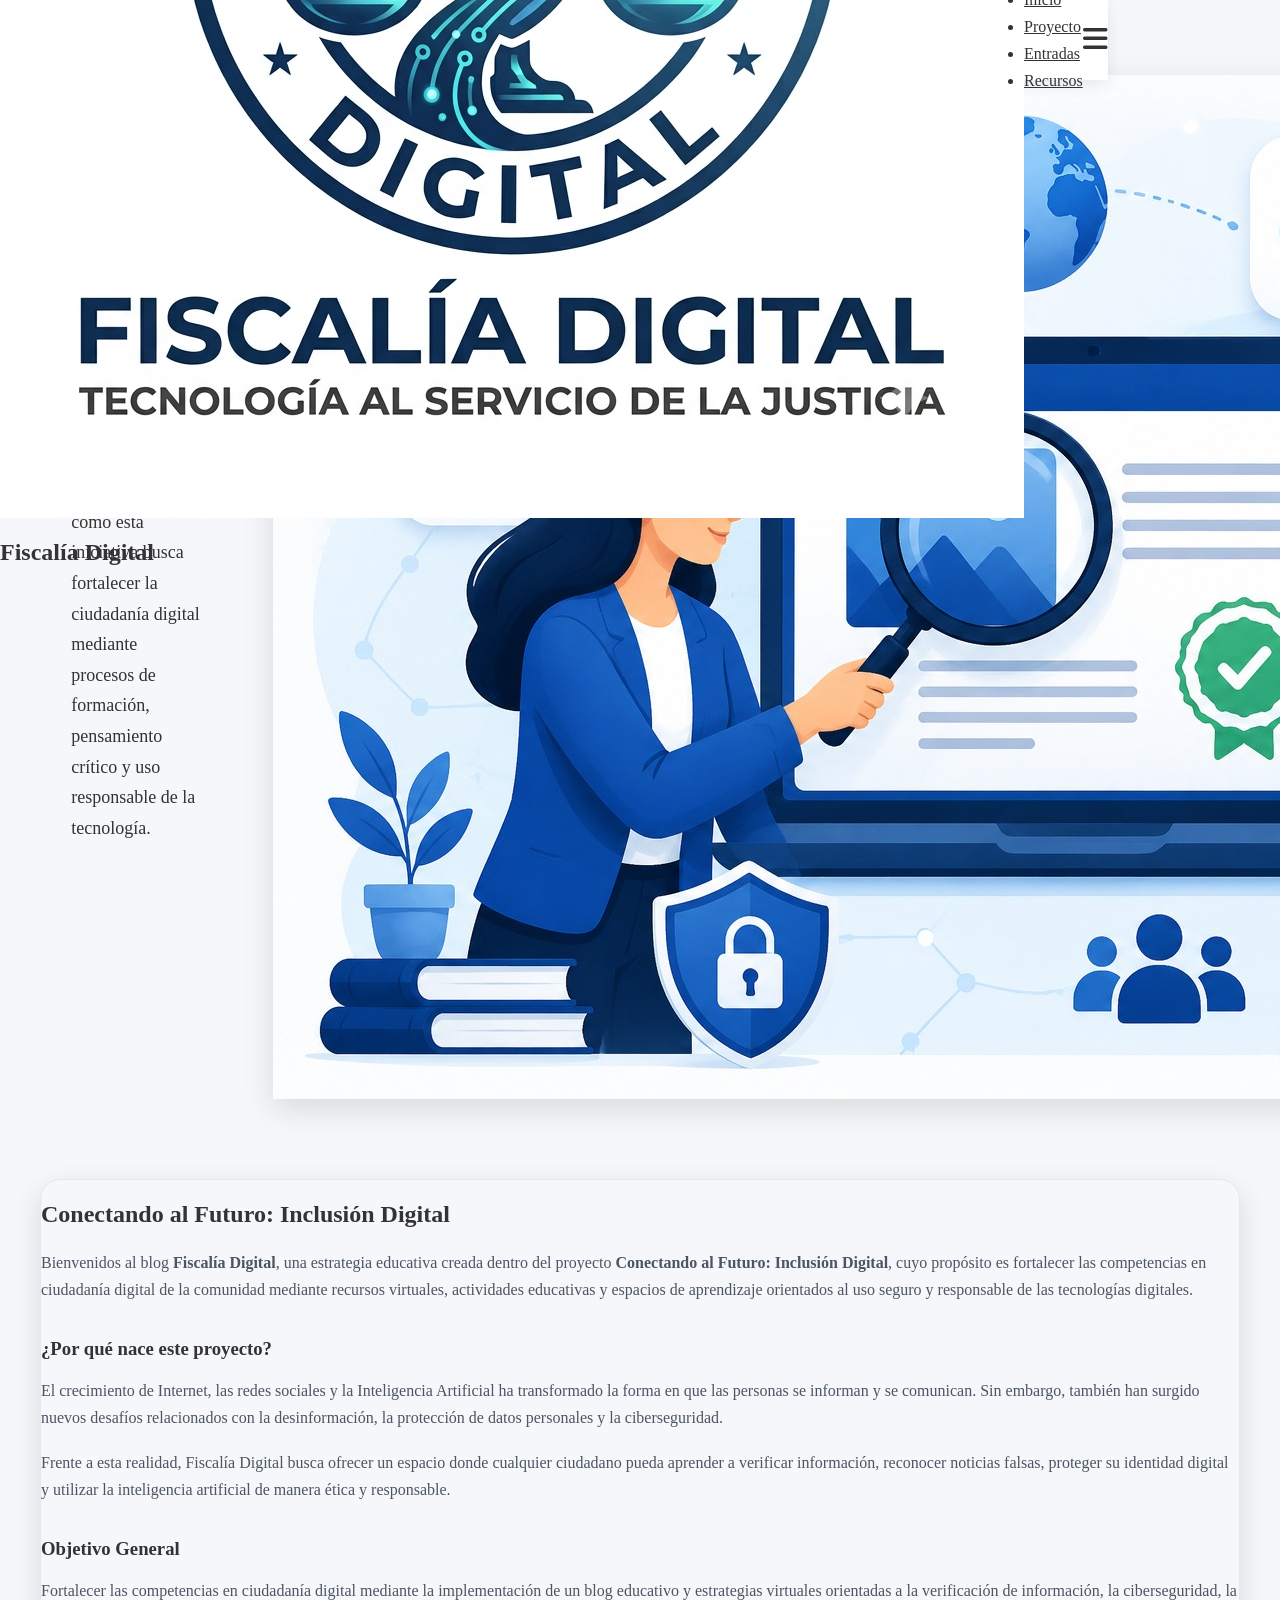
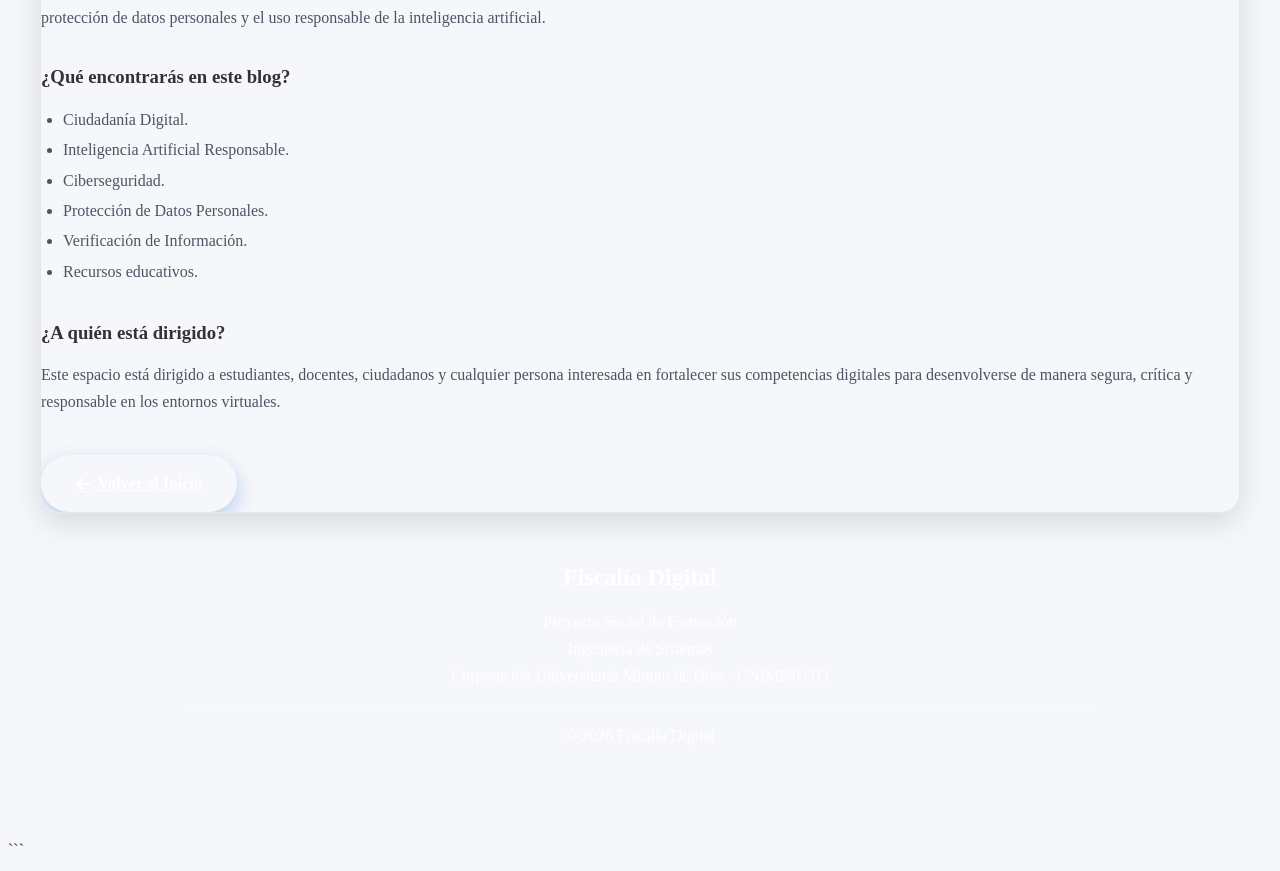
==== commit b6b17d5f: "Update entrada1.html" ====
--- a/entradas/entrada1.html
+++ b/entradas/entrada1.html
@@ -1,248 +1,243 @@
 <!DOCTYPE html>
+
 <html lang="es">
 
 <head>
 
-    <meta charset="UTF-8">
-    <meta name="viewport" content="width=device-width, initial-scale=1.0">
-
-    <title>Entrada 1 | Presentación del Proyecto</title>
-
-    <link rel="icon" href="../img/favicon.png">
-
-    <!-- Google Fonts -->
-    <link rel="preconnect" href="https://fonts.googleapis.com">
-    <link rel="preconnect" href="https://fonts.gstatic.com" crossorigin>
-
-    <link href="https://fonts.googleapis.com/css2?family=Poppins:wght@300;400;500;600;700&display=swap"
-        rel="stylesheet">
-
-    <!-- Font Awesome -->
-    <link rel="stylesheet"
-        href="https://cdnjs.cloudflare.com/ajax/libs/font-awesome/6.7.2/css/all.min.css">
-
-    <link rel="stylesheet" href="../css/estilos.css">
+```
+<meta charset="UTF-8">
+<meta name="viewport" content="width=device-width, initial-scale=1.0">
+
+<title>Entrada 1 | Presentación del Proyecto</title>
+
+<link rel="icon" href="../img/favicon.png">
+
+<!-- Google Fonts -->
+<link rel="preconnect" href="https://fonts.googleapis.com">
+<link rel="preconnect" href="https://fonts.gstatic.com" crossorigin>
+
+<link href="https://fonts.googleapis.com/css2?family=Poppins:wght@300;400;500;600;700&display=swap"
+    rel="stylesheet">
+
+<!-- Font Awesome -->
+<link rel="stylesheet"
+    href="https://cdnjs.cloudflare.com/ajax/libs/font-awesome/6.7.2/css/all.min.css">
+
+<!-- CSS -->
+<link rel="stylesheet" href="../css/estilos.css">
+```
 
 </head>
 
 <body>
 
-    <!-- ================= NAVBAR ================= -->
-
-    <header>
-
-        <nav class="navbar">
-
-            <div class="logo">
-
-                <img src="../img/logo.png" alt="Fiscalía Digital">
-
-                <h2>Fiscalía Digital</h2>
+```
+<!-- ================= NAVBAR ================= -->
+
+<header>
+
+    <nav class="navbar">
+
+        <div class="logo">
+
+            <img src="../img/logo.png" alt="Fiscalía Digital">
+
+            <h2>Fiscalía Digital</h2>
+
+        </div>
+
+        <ul class="menu">
+
+            <li><a href="../index.html">Inicio</a></li>
+
+            <li><a href="../index.html#proyecto">Proyecto</a></li>
+
+            <li><a href="../index.html#entradas">Entradas</a></li>
+
+            <li><a href="../index.html#recursos">Recursos</a></li>
+
+        </ul>
+
+        <div class="menu-responsive">
+
+            <i class="fa-solid fa-bars"></i>
+
+        </div>
+
+    </nav>
+
+</header>
+
+<!-- ================= CABECERA ================= -->
+
+<section class="hero hero-articulo">
+
+    <div class="hero-texto">
+
+        <span>Entrada 1</span>
+
+        <h1>Presentación del Proyecto</h1>
+
+        <p>
+
+            Conoce el propósito de Fiscalía Digital y cómo esta iniciativa
+            busca fortalecer la ciudadanía digital mediante procesos de
+            formación, pensamiento crítico y uso responsable de la tecnología.
+
+        </p>
+
+    </div>
+
+    <div class="hero-imagen">
+
+        <img src="../img/entrada1.jpg" alt="Presentación del Proyecto">
+
+    </div>
+
+</section>
+
+<!-- ================= ARTÍCULO ================= -->
+
+<section>
+
+    <div class="contenedor">
+
+        <article class="card articulo">
+
+            <h2>Conectando al Futuro: Inclusión Digital</h2>
+
+            <p>
+
+                Bienvenidos al blog <strong>Fiscalía Digital</strong>, una
+                estrategia educativa creada dentro del proyecto
+                <strong>Conectando al Futuro: Inclusión Digital</strong>,
+                cuyo propósito es fortalecer las competencias en ciudadanía
+                digital de la comunidad mediante recursos virtuales,
+                actividades educativas y espacios de aprendizaje orientados
+                al uso seguro y responsable de las tecnologías digitales.
+
+            </p>
+
+            <h3>¿Por qué nace este proyecto?</h3>
+
+            <p>
+
+                El crecimiento de Internet, las redes sociales y la
+                Inteligencia Artificial ha transformado la forma en que las
+                personas se informan y se comunican. Sin embargo, también
+                han surgido nuevos desafíos relacionados con la
+                desinformación, la protección de datos personales y la
+                ciberseguridad.
+
+            </p>
+
+            <p>
+
+                Frente a esta realidad, Fiscalía Digital busca ofrecer un
+                espacio donde cualquier ciudadano pueda aprender a verificar
+                información, reconocer noticias falsas, proteger su
+                identidad digital y utilizar la inteligencia artificial de
+                manera ética y responsable.
+
+            </p>
+
+            <h3>Objetivo General</h3>
+
+            <p>
+
+                Fortalecer las competencias en ciudadanía digital mediante
+                la implementación de un blog educativo y estrategias
+                virtuales orientadas a la verificación de información, la
+                ciberseguridad, la protección de datos personales y el uso
+                responsable de la inteligencia artificial.
+
+            </p>
+
+            <h3>¿Qué encontrarás en este blog?</h3>
+
+            <ul>
+
+                <li>Ciudadanía Digital.</li>
+
+                <li>Inteligencia Artificial Responsable.</li>
+
+                <li>Ciberseguridad.</li>
+
+                <li>Protección de Datos Personales.</li>
+
+                <li>Verificación de Información.</li>
+
+                <li>Recursos educativos.</li>
+
+            </ul>
+
+            <h3>¿A quién está dirigido?</h3>
+
+            <p>
+
+                Este espacio está dirigido a estudiantes, docentes,
+                ciudadanos y cualquier persona interesada en fortalecer sus
+                competencias digitales para desenvolverse de manera segura,
+                crítica y responsable en los entornos virtuales.
+
+            </p>
+
+            <div class="texto-centro mt-4">
+
+                <a href="../index.html" class="btn-principal">
+
+                    <i class="fa-solid fa-arrow-left"></i>
+
+                    Volver al Inicio
+
+                </a>
 
             </div>
 
-            <ul class="menu">
-
-                <li><a href="../index.html">Inicio</a></li>
-
-                <li><a href="../index.html#proyecto">Proyecto</a></li>
-
-                <li><a href="../index.html#entradas">Entradas</a></li>
-
-                <li><a href="../index.html#recursos">Recursos</a></li>
-
-            </ul>
-
-        </nav>
-
-    </header>
-
-    <!-- ================= CABECERA ================= -->
-
-    <section class="hero" style="min-height:60vh;">
-
-        <div class="hero-texto">
-
-            <span>Entrada 1</span>
-
-            <h1>Presentación del Proyecto</h1>
-
-            <p>
-
-                Conoce el propósito de Fiscalía Digital y cómo esta iniciativa
-                busca fortalecer la ciudadanía digital mediante procesos de
-                formación, pensamiento crítico y uso responsable de la tecnología.
-
-            </p>
-
-        </div>
-
-        <div class="hero-imagen">
-
-            <img src="../img/entrada1.jpg" alt="Presentación">
-
-        </div>
-
-    </section>
-
-    <!-- ================= ARTÍCULO ================= -->
-
-    <section>
-
-        <div class="contenedor">
-
-            <article class="card" style="padding:50px;">
-
-                <h2>Conectando al Futuro: Inclusión Digital</h2>
-
-                <br>
-
-                <p>
-
-                    Bienvenidos al blog <strong>Fiscalía Digital</strong>, una
-                    estrategia educativa creada dentro del proyecto
-                    <strong>Conectando al Futuro: Inclusión Digital</strong>,
-                    cuyo propósito es fortalecer las competencias en ciudadanía
-                    digital de la comunidad mediante recursos virtuales,
-                    actividades educativas y espacios de aprendizaje orientados
-                    al uso seguro y responsable de las tecnologías digitales.
-                   
-
-                </p>
-
-                <br>
-
-                <h3>¿Por qué nace este proyecto?</h3>
-
-                <br>
-
-                <p>
-
-                    El crecimiento de Internet, las redes sociales y la
-                    Inteligencia Artificial ha transformado la forma en que las
-                    personas se informan y se comunican. Sin embargo, también
-                    han surgido nuevos desafíos relacionados con la
-                    desinformación, la protección de datos personales y la
-                    ciberseguridad.
-
-                </p>
-
-                <br>
-
-                <p>
-
-                    Frente a esta realidad, Fiscalía Digital busca ofrecer un
-                    espacio donde cualquier ciudadano pueda aprender a verificar
-                    información, reconocer noticias falsas, proteger su
-                    identidad digital y utilizar la inteligencia artificial de
-                    manera ética y responsable.
-
-                </p>
-
-                <br>
-
-                <h3>Objetivo General</h3>
-
-                <br>
-
-                <p>
-
-                    Fortalecer las competencias en ciudadanía digital mediante
-                    la implementación de un blog educativo y estrategias
-                    virtuales orientadas a la verificación de información, la
-                    ciberseguridad, la protección de datos personales y el uso
-                    responsable de la inteligencia artificial.
-
-                </p>
-
-                <br>
-
-                <h3>¿Qué encontrarás en este blog?</h3>
-
-                <br>
-
-                <ul>
-
-                    <li>✔ Ciudadanía Digital.</li>
-
-                    <li>✔ Inteligencia Artificial Responsable.</li>
-
-                    <li>✔ Ciberseguridad.</li>
-
-                    <li>✔ Protección de Datos Personales.</li>
-
-                    <li>✔ Verificación de Información.</li>
-
-                    <li>✔ Recursos educativos.</li>
-
-                </ul>
-
-                <br>
-
-                <h3>¿A quién está dirigido?</h3>
-
-                <br>
-
-                <p>
-
-                    Este espacio está dirigido a estudiantes, docentes,
-                    ciudadanos y cualquier persona interesada en fortalecer sus
-                    competencias digitales para desenvolverse de manera segura,
-                    crítica y responsable en los entornos virtuales.
-
-                </p>
-
-                <br>
-
-                <a href="../index.html" class="btn-principal">
-
-                    <i class="btn-principal"></i>
-
-                    Volver al Inicio
-
-                </a>
-
-            </article>
-
-        </div>
-
-    </section>
-
-    <!-- ================= FOOTER ================= -->
-
-    <footer>
-
-        <div class="contenedor-footer">
-
-            <h2>Fiscalía Digital</h2>
-
-            <p>
-
-                Proyecto Social de Formación
-
-                <br>
-
-                Ingeniería de Sistemas
-
-                <br>
-
-                Corporación Universitaria Minuto de Dios - UNIMINUTO
-
-            </p>
-
-            <hr>
-
-            <p>
-
-                © 2026 Fiscalía Digital
-
-            </p>
-
-        </div>
-
-    </footer>
-
-    <script src="../js/script.js"></script>
+        </article>
+
+    </div>
+
+</section>
+
+<!-- ================= FOOTER ================= -->
+
+<footer>
+
+    <div class="contenedor-footer">
+
+        <h2>Fiscalía Digital</h2>
+
+        <p>
+
+            Proyecto Social de Formación
+
+            <br>
+
+            Ingeniería de Sistemas
+
+            <br>
+
+            Corporación Universitaria Minuto de Dios - UNIMINUTO
+
+        </p>
+
+        <hr>
+
+        <p>
+
+            © 2026 Fiscalía Digital
+
+        </p>
+
+    </div>
+
+</footer>
+
+<!-- JavaScript -->
+
+<script src="../js/script.js"></script>
+```
 
 </body>
 
--- a/css/estilos.css
+++ b/css/estilos.css
@@ -1,4 +1,4 @@
-/* =====================================================
+/* ==========================================================
 FISCALÍA DIGITAL
 Hoja de estilos principal
 Proyecto Social de Formación - UNIMINUTO
@@ -7,31 +7,36 @@
 
 1. Sistema Base
 2. Componentes del Sitio
-3. Interactividad y Responsive
-   ===================================================== */
-
-/* =====================================================
+3. Componentes para Entradas
+4. Interactividad y Responsive
+   ========================================================== */
+
+/* ==========================================================
 
 1. SISTEMA BASE
-   ===================================================== */
-
-/* -------------------------
-Reset Global
-------------------------- */
+   ========================================================== */
+
+/*==========================
+RESET GENERAL
+==========================*/
 
 *{
+
+```
 margin:0;
+
 padding:0;
+
 box-sizing:border-box;
-}
-
-html{
+
 scroll-behavior:smooth;
-}
-
-/* -------------------------
-Variables de Diseño
-------------------------- */
+```
+
+}
+
+/*==========================
+VARIABLES DE DISEÑO
+==========================*/
 
 :root{
 
@@ -39,36 +44,46 @@
 /* Colores principales */
 
 --azul:#0B57D0;
+
 --azulOscuro:#08306B;
+
 --celeste:#EAF3FF;
 
 /* Colores neutros */
 
 --gris:#F5F7FA;
---grisClaro:#F9FAFB;
+
+--grisClaro:#FAFBFC;
+
 --grisMedio:#E5E7EB;
+
 --grisOscuro:#6B7280;
 
 /* Texto */
 
 --texto:#333333;
+
 --textoClaro:#4B5563;
 
 /* Básicos */
 
 --blanco:#FFFFFF;
+
 --negro:#111827;
 
 /* Sombras */
 
---sombra:0 10px 30px rgba(0,0,0,.12);
---sombraSuave:0 6px 18px rgba(0,0,0,.08);
---sombraFuerte:0 20px 45px rgba(0,0,0,.18);
+--sombra:0px 10px 30px rgba(0,0,0,.12);
+
+--sombraSuave:0px 6px 18px rgba(0,0,0,.08);
+
+--sombraFuerte:0px 18px 45px rgba(0,0,0,.18);
 
 /* Bordes */
 
+--radio:20px;
+
 --borde:#E5E7EB;
---radio:22px;
 
 /* Transiciones */
 
@@ -77,9 +92,9 @@
 
 }
 
-/* -------------------------
-Tipografía y Body
-------------------------- */
+/*==========================
+TIPOGRAFÍA Y BODY
+==========================*/
 
 body{
 
@@ -99,9 +114,9 @@
 
 }
 
-/* -------------------------
-Elementos básicos
-------------------------- */
+/*==========================
+ELEMENTOS BÁSICOS
+==========================*/
 
 img{
 
@@ -139,23 +154,25 @@
 
 }
 
-/* -------------------------
-Contenedor Principal
-------------------------- */
+/*==========================
+CONTENEDOR PRINCIPAL
+==========================*/
 
 .contenedor{
 
 ```
-width:min(92%,1200px);
-
-margin:0 auto;
-```
-
-}
-
-/* -------------------------
-Títulos Globales
-------------------------- */
+width:90%;
+
+max-width:1200px;
+
+margin:auto;
+```
+
+}
+
+/*==========================
+TÍTULOS GLOBALES
+==========================*/
 
 h1,
 h2,
@@ -177,7 +194,7 @@
 h1{
 
 ```
-font-size:clamp(2.6rem,5vw,4rem);
+font-size:clamp(2.5rem,5vw,4rem);
 ```
 
 }
@@ -193,7 +210,7 @@
 h3{
 
 ```
-font-size:1.35rem;
+font-size:1.4rem;
 ```
 
 }
@@ -206,9 +223,9 @@
 
 }
 
-/* -------------------------
-Secciones
-------------------------- */
+/*==========================
+SECCIONES
+==========================*/
 
 section{
 
@@ -223,1198 +240,1526 @@
 ```
 text-align:center;
 
+margin-bottom:20px;
+```
+
+}
+
+.subtitulo{
+
+```
+text-align:center;
+
+max-width:760px;
+
+margin:0 auto 50px;
+```
+
+}
+
+/*==========================
+BOTÓN PRINCIPAL
+==========================*/
+
+.btn-principal{
+
+```
+display:inline-flex;
+
+align-items:center;
+
+justify-content:center;
+
+gap:10px;
+
+background:var(--azul);
+
+color:var(--blanco);
+
+padding:15px 35px;
+
+border-radius:50px;
+
+transition:all var(--transicion);
+
+font-weight:600;
+
+box-shadow:0 8px 20px rgba(11,87,208,.25);
+```
+
+}
+
+.btn-principal:hover{
+
+```
+background:var(--azulOscuro);
+
+transform:translateY(-4px);
+
+box-shadow:0 14px 28px rgba(8,48,107,.28);
+```
+
+}
+
+/*==========================
+UTILIDADES
+==========================*/
+
+.oculto{
+
+```
+display:none !important;
+```
+
+}
+
+.texto-centro{
+
+```
+text-align:center;
+```
+
+}
+
+.mt-1{ margin-top:10px; }
+
+.mt-2{ margin-top:20px; }
+
+.mt-3{ margin-top:30px; }
+
+.mt-4{ margin-top:40px; }
+
+.mt-5{ margin-top:50px; }
+
+.mb-1{ margin-bottom:10px; }
+
+.mb-2{ margin-bottom:20px; }
+
+.mb-3{ margin-bottom:30px; }
+
+.mb-4{ margin-bottom:40px; }
+
+.mb-5{ margin-bottom:50px; }
+
+/*==========================
+DIVISOR
+==========================*/
+
+.divisor{
+
+```
+width:100%;
+
+height:1px;
+
+background:var(--grisMedio);
+
+margin:60px 0;
+```
+
+}
+
+/*==========================
+ANIMACIÓN BASE
+==========================*/
+
+.fade-up{
+
+```
+opacity:0;
+
+transform:translateY(30px);
+
+transition:all .8s ease;
+```
+
+}
+
+.fade-up.visible{
+
+```
+opacity:1;
+
+transform:translateY(0);
+```
+
+}
+
+/* ==========================================================
+FIN DE LA SECCIÓN 1
+========================================================== */
+/* ==========================================================
+2. COMPONENTES DEL SITIO
+========================================================== */
+
+/*==========================
+NAVBAR
+==========================*/
+
+header{
+
+```
+width:100%;
+
+position:fixed;
+
+top:0;
+
+left:0;
+
+z-index:999;
+
+background:rgba(255,255,255,.95);
+
+backdrop-filter:blur(10px);
+
+box-shadow:0 5px 15px rgba(0,0,0,.08);
+
+transition:all var(--transicion);
+```
+
+}
+
+.navbar{
+
+```
+width:90%;
+
+max-width:1200px;
+
+margin:auto;
+
+display:flex;
+
+justify-content:space-between;
+
+align-items:center;
+
+height:80px;
+```
+
+}
+
+.logo{
+
+```
+display:flex;
+
+align-items:center;
+
+gap:15px;
+```
+
+}
+
+.logo img{
+
+```
+width:55px;
+```
+
+}
+
+.logo h2{
+
+```
+color:var(--azulOscuro);
+
+font-size:24px;
+
+font-weight:700;
+```
+
+}
+
+.menu{
+
+```
+display:flex;
+
+align-items:center;
+
+gap:32px;
+```
+
+}
+
+.menu a{
+
+```
+color:#444;
+
+font-weight:500;
+
+position:relative;
+
+transition:color var(--transicion);
+```
+
+}
+
+.menu a::after{
+
+```
+content:"";
+
+position:absolute;
+
+left:0;
+
+bottom:-6px;
+
+width:0;
+
+height:2px;
+
+background:var(--azul);
+
+transition:width var(--transicion);
+```
+
+}
+
+.menu a:hover{
+
+```
+color:var(--azul);
+```
+
+}
+
+.menu a:hover::after{
+
+```
+width:100%;
+```
+
+}
+
+.menu-responsive{
+
+```
+display:none;
+
+font-size:28px;
+
+color:var(--azul);
+
+cursor:pointer;
+```
+
+}
+
+/*==========================
+HERO
+==========================*/
+
+.hero{
+
+```
+margin-top:80px;
+
+min-height:90vh;
+
+display:grid;
+
+grid-template-columns:1fr 1fr;
+
+align-items:center;
+
+gap:70px;
+
+width:90%;
+
+max-width:1200px;
+
+margin-left:auto;
+
+margin-right:auto;
+
+padding:40px 0;
+```
+
+}
+
+.hero-texto span{
+
+```
+display:inline-block;
+
+color:var(--azul);
+
+font-weight:700;
+
+margin-bottom:10px;
+
+letter-spacing:.5px;
+```
+
+}
+
+.hero-texto h1{
+
+```
+font-size:55px;
+
+margin:20px 0;
+
+color:var(--azulOscuro);
+
+line-height:1.08;
+```
+
+}
+
+.hero-texto p{
+
+```
+line-height:1.9;
+
+font-size:18px;
+
+margin-bottom:35px;
+```
+
+}
+
+.hero-imagen{
+
+```
+position:relative;
+```
+
+}
+
+.hero-imagen::before{
+
+```
+content:"";
+
+position:absolute;
+
+inset:-15px;
+
+border-radius:30px;
+
+background:radial-gradient(circle at top right, rgba(11,87,208,.12), transparent 60%);
+
+z-index:-1;
+```
+
+}
+
+.hero-imagen img{
+
+```
+border-radius:25px;
+
+box-shadow:var(--sombra);
+
+transition:transform .4s ease;
+```
+
+}
+
+.hero-imagen img:hover{
+
+```
+transform:scale(1.02);
+```
+
+}
+
+/*==========================
+OBJETIVOS
+==========================*/
+
+.objetivos{
+
+```
+margin-top:50px;
+
+display:grid;
+
+grid-template-columns:repeat(3,1fr);
+
+gap:30px;
+```
+
+}
+
+.objetivo{
+
+```
+background:var(--blanco);
+
+border:1px solid var(--borde);
+
+border-radius:20px;
+
+padding:35px;
+
+text-align:center;
+
+box-shadow:var(--sombra);
+
+transition:transform .35s ease, box-shadow .35s ease;
+```
+
+}
+
+.objetivo:hover{
+
+```
+transform:translateY(-10px);
+
+box-shadow:0 18px 40px rgba(11,87,208,.16);
+```
+
+}
+
+.objetivo i{
+
+```
+font-size:50px;
+
+color:var(--azul);
+
+margin-bottom:20px;
+```
+
+}
+
+.objetivo h3{
+
+```
+margin-bottom:15px;
+```
+
+}
+
+/*==========================
+TARJETAS BLOG
+==========================*/
+
+.grid-blog{
+
+```
+display:grid;
+
+grid-template-columns:repeat(auto-fit,minmax(320px,1fr));
+
+gap:35px;
+```
+
+}
+
+.card{
+
+```
+background:var(--blanco);
+
+border:1px solid var(--borde);
+
+overflow:hidden;
+
+border-radius:20px;
+
+box-shadow:var(--sombra);
+
+transition:transform .35s ease, box-shadow .35s ease;
+```
+
+}
+
+.card:hover{
+
+```
+transform:translateY(-10px);
+
+box-shadow:0 18px 40px rgba(11,87,208,.16);
+```
+
+}
+
+.card img{
+
+```
+height:220px;
+
+object-fit:cover;
+```
+
+}
+
+.card .contenido{
+
+```
+padding:25px;
+```
+
+}
+
+.card span{
+
+```
+color:var(--azul);
+
+font-weight:600;
+```
+
+}
+
+.card h3{
+
+```
+margin:15px 0;
+```
+
+}
+
+.card p{
+
+```
+line-height:1.7;
+
+margin-bottom:20px;
+```
+
+}
+
+.card a{
+
+```
+color:var(--azul);
+
+font-weight:bold;
+
+display:inline-flex;
+
+align-items:center;
+
+gap:8px;
+```
+
+}
+
+.card a i{
+
+```
+margin-left:0;
+```
+
+}
+
+/*==========================
+RECURSOS
+==========================*/
+
+.recursos{
+
+```
+background:linear-gradient(180deg,var(--celeste),#F8FBFF);
+```
+
+}
+
+.recursos-grid{
+
+```
+display:grid;
+
+grid-template-columns:repeat(3,1fr);
+
+gap:30px;
+
+margin-top:50px;
+```
+
+}
+
+.recursos-grid div{
+
+```
+background:var(--blanco);
+
+border:1px solid var(--borde);
+
+padding:40px;
+
+border-radius:20px;
+
+text-align:center;
+
+box-shadow:var(--sombra);
+
+transition:transform .35s ease, box-shadow .35s ease;
+```
+
+}
+
+.recursos-grid div:hover{
+
+```
+transform:translateY(-8px);
+
+box-shadow:0 18px 40px rgba(11,87,208,.16);
+```
+
+}
+
+.recursos-grid i{
+
+```
+font-size:45px;
+
+color:var(--azul);
+
+margin-bottom:20px;
+```
+
+}
+
+/*==========================
+FOOTER
+==========================*/
+
+footer{
+
+```
+background:linear-gradient(180deg,#0B2A63,var(--azulOscuro));
+
+color:var(--blanco);
+
+padding:70px 0;
+
+text-align:center;
+```
+
+}
+
+footer h2{
+
+```
+color:var(--blanco);
+
+margin-bottom:15px;
+```
+
+}
+
+footer p{
+
+```
+color:rgba(255,255,255,.88);
+```
+
+}
+
+.redes{
+
+```
+display:flex;
+
+justify-content:center;
+
+gap:18px;
+
+margin:30px 0;
+```
+
+}
+
+.redes a{
+
+```
+width:50px;
+
+height:50px;
+
+background:rgba(255,255,255,.12);
+
+color:var(--blanco);
+
+display:flex;
+
+justify-content:center;
+
+align-items:center;
+
+border-radius:50%;
+
+font-size:20px;
+
+transition:all var(--transicion);
+```
+
+}
+
+.redes a:hover{
+
+```
+background:var(--blanco);
+
+color:var(--azul);
+
+transform:translateY(-4px);
+```
+
+}
+.contenedor-footer{
+
+    width:90%;
+
+    max-width:1200px;
+
+    margin:auto;
+
+}
+
+footer hr{
+
+```
+margin:30px auto;
+
+width:80%;
+
+border:none;
+
+border-top:1px solid rgba(255,255,255,.18);
+```
+
+}
+
+/* ==========================================================
+FIN DE LA SECCIÓN 2
+========================================================== */
+/* ==========================================================
+3. COMPONENTES PARA ENTRADAS
+========================================================== */
+
+/*==========================
+HERO DE ARTÍCULOS
+==========================*/
+
+.hero-articulo{
+
+```
+min-height:60vh;
+
+align-items:center;
+```
+
+}
+
+.hero-articulo .hero-texto{
+
+```
+max-width:620px;
+```
+
+}
+
+.hero-articulo .hero-texto p{
+
+```
+max-width:560px;
+```
+
+}
+
+.hero-articulo .hero-imagen img{
+
+```
+max-height:420px;
+
+object-fit:cover;
+```
+
+}
+
+/*==========================
+CONTENIDO DEL ARTÍCULO
+==========================*/
+
+.articulo{
+
+```
+padding:50px;
+```
+
+}
+
+.articulo h2{
+
+```
+text-align:left;
+
+margin-bottom:20px;
+```
+
+}
+
+.articulo h3{
+
+```
+text-align:left;
+
+margin:35px 0 15px;
+```
+
+}
+
+.articulo p{
+
+```
+line-height:1.9;
+
 margin-bottom:18px;
-```
-
-}
-
-.subtitulo{
-
-```
+
+color:var(--textoClaro);
+```
+
+}
+
+.articulo ul{
+
+```
+list-style:disc;
+
+padding-left:22px;
+
+color:var(--textoClaro);
+
+line-height:1.9;
+
+margin-bottom:20px;
+```
+
+}
+
+.articulo li{
+
+```
+margin-bottom:8px;
+```
+
+}
+
+/*==========================
+AUTOR DEL ARTÍCULO
+==========================*/
+
+.autor{
+
+```
+display:flex;
+
+align-items:center;
+
+gap:15px;
+
+margin-bottom:35px;
+```
+
+}
+
+.autor img{
+
+```
+width:60px;
+
+height:60px;
+
+border-radius:50%;
+
+object-fit:cover;
+```
+
+}
+
+.autor h4{
+
+```
+margin:0;
+
+color:var(--azulOscuro);
+```
+
+}
+
+.autor small{
+
+```
+color:var(--grisOscuro);
+```
+
+}
+
+/*==========================
+BADGES / ETIQUETAS
+==========================*/
+
+.badges{
+
+```
+display:flex;
+
+flex-wrap:wrap;
+
+gap:12px;
+
+margin-top:25px;
+```
+
+}
+
+.badge{
+
+```
+display:inline-flex;
+
+align-items:center;
+
+gap:8px;
+
+background:var(--celeste);
+
+color:var(--azulOscuro);
+
+padding:10px 16px;
+
+border-radius:999px;
+
+font-size:14px;
+
+font-weight:600;
+```
+
+}
+
+/*==========================
+CAJAS DESTACADAS
+==========================*/
+
+.destacado{
+
+```
+background:var(--celeste);
+
+border-left:5px solid var(--azul);
+
+padding:25px;
+
+border-radius:16px;
+
+margin:30px 0;
+```
+
+}
+
+.destacado h3{
+
+```
+margin:0 0 10px;
+
+color:var(--azulOscuro);
+```
+
+}
+
+.destacado p{
+
+```
+margin:0;
+```
+
+}
+
+/*==========================
+CITA O MENSAJE
+==========================*/
+
+.cita{
+
+```
+background:#FFF8E8;
+
+border-left:6px solid #F4B400;
+
+padding:25px;
+
+border-radius:16px;
+
+margin:30px 0;
+
+font-style:italic;
+```
+
+}
+
+.cita strong{
+
+```
+display:block;
+
+color:#8A5A00;
+
+margin-bottom:10px;
+```
+
+}
+
+/*==========================
+LISTA DE TEMAS
+==========================*/
+
+.lista-temas{
+
+```
+background:var(--grisClaro);
+
+border:1px solid var(--borde);
+
+border-radius:18px;
+
+padding:25px;
+
+margin:30px 0;
+```
+
+}
+
+.lista-temas ul{
+
+```
+margin:0;
+
+padding-left:20px;
+```
+
+}
+
+.lista-temas li{
+
+```
+margin-bottom:10px;
+```
+
+}
+
+/*==========================
+GALERÍA DE IMÁGENES
+==========================*/
+
+.galeria{
+
+```
+display:grid;
+
+grid-template-columns:repeat(auto-fit,minmax(240px,1fr));
+
+gap:20px;
+
+margin:35px 0;
+```
+
+}
+
+.galeria img{
+
+```
+border-radius:18px;
+
+height:220px;
+
+object-fit:cover;
+
+box-shadow:var(--sombra);
+
+transition:transform var(--transicion);
+```
+
+}
+
+.galeria img:hover{
+
+```
+transform:scale(1.03);
+```
+
+}
+
+/*==========================
+LÍNEA DE TIEMPO
+==========================*/
+
+.timeline{
+
+```
+position:relative;
+
+padding-left:30px;
+
+margin:35px 0;
+```
+
+}
+
+.timeline::before{
+
+```
+content:"";
+
+position:absolute;
+
+left:8px;
+
+top:0;
+
+bottom:0;
+
+width:3px;
+
+background:var(--azul);
+```
+
+}
+
+.timeline-item{
+
+```
+position:relative;
+
+margin-bottom:30px;
+```
+
+}
+
+.timeline-item::before{
+
+```
+content:"";
+
+position:absolute;
+
+left:-30px;
+
+top:6px;
+
+width:18px;
+
+height:18px;
+
+background:var(--azul);
+
+border-radius:50%;
+
+box-shadow:0 0 0 5px var(--celeste);
+```
+
+}
+
+.timeline-item h3{
+
+```
+margin:0 0 10px;
+```
+
+}
+
+/*==========================
+RESULTADOS / MÉTRICAS
+==========================*/
+
+.resultados{
+
+```
+display:grid;
+
+grid-template-columns:repeat(auto-fit,minmax(220px,1fr));
+
+gap:20px;
+
+margin:35px 0;
+```
+
+}
+
+.resultado{
+
+```
+background:var(--blanco);
+
+border:1px solid var(--borde);
+
+border-radius:18px;
+
+padding:25px;
+
 text-align:center;
 
-max-width:760px;
-
-margin:0 auto 50px;
-```
-
-}
-
-/* -------------------------
-Botón Principal
-------------------------- */
-
-.btn-principal{
-
-```
-display:inline-flex;
+box-shadow:var(--sombra);
+```
+
+}
+
+.resultado i{
+
+```
+font-size:36px;
+
+color:var(--azul);
+
+margin-bottom:15px;
+```
+
+}
+
+.resultado h4{
+
+```
+margin-bottom:10px;
+
+color:var(--azulOscuro);
+```
+
+}
+
+/*==========================
+VIDEO RESPONSIVO
+==========================*/
+
+.video{
+
+```
+margin:40px 0;
+
+border-radius:18px;
+
+overflow:hidden;
+
+box-shadow:var(--sombra);
+```
+
+}
+
+.video iframe{
+
+```
+width:100%;
+
+aspect-ratio:16/9;
+
+border:none;
+```
+
+}
+
+/*==========================
+REFERENCIAS
+==========================*/
+
+.referencias{
+
+```
+background:var(--grisClaro);
+
+border:1px solid var(--borde);
+
+border-radius:18px;
+
+padding:25px;
+
+margin-top:40px;
+```
+
+}
+
+.referencias h3{
+
+```
+margin-top:0;
+```
+
+}
+
+.referencias ul{
+
+```
+list-style:decimal;
+
+padding-left:22px;
+
+line-height:1.9;
+```
+
+}
+
+.referencias li{
+
+```
+margin-bottom:10px;
+```
+
+}
+
+/*==========================
+BOTÓN CENTRADO
+==========================*/
+
+.texto-centro{
+
+```
+text-align:center;
+```
+
+}
+
+/* ==========================================================
+FIN DE LA SECCIÓN 3
+========================================================== */
+/* ==========================================================
+4. INTERACTIVIDAD Y RESPONSIVE
+========================================================== */
+
+/*==============================
+MENÚ RESPONSIVE
+==============================*/
+
+.mostrar-menu{
+
+```
+display:flex !important;
+
+position:absolute;
+
+top:80px;
+
+left:0;
+
+width:100%;
+
+background:rgba(255,255,255,.98);
+
+backdrop-filter:blur(12px);
+
+flex-direction:column;
 
 align-items:center;
 
-justify-content:center;
-
-gap:10px;
-
-background:linear-gradient(135deg,var(--azul),#2563EB);
+padding:30px;
+
+gap:25px;
+
+box-shadow:0 10px 20px rgba(0,0,0,.15);
+
+animation:desplegarMenu .3s ease;
+```
+
+}
+
+@keyframes desplegarMenu{
+
+```
+from{
+
+    opacity:0;
+
+    transform:translateY(-12px);
+
+}
+
+to{
+
+    opacity:1;
+
+    transform:translateY(0);
+
+}
+```
+
+}
+
+/*==============================
+NAVBAR SCROLL
+==============================*/
+
+.navbar-scroll{
+
+```
+background:#ffffff;
+
+box-shadow:0 10px 25px rgba(0,0,0,.12);
+```
+
+}
+
+/*==============================
+BOTÓN SUBIR
+==============================*/
+
+.btn-subir{
+
+```
+position:fixed;
+
+right:25px;
+
+bottom:25px;
+
+width:55px;
+
+height:55px;
+
+border:none;
+
+border-radius:50%;
+
+background:var(--azul);
 
 color:var(--blanco);
 
-padding:14px 32px;
-
-border-radius:999px;
-
-font-weight:600;
+cursor:pointer;
+
+font-size:22px;
+
+opacity:0;
+
+pointer-events:none;
 
 transition:all var(--transicion);
 
-box-shadow:0 10px 24px rgba(37,99,235,.28);
-```
-
-}
-
-.btn-principal:hover{
-
-```
+z-index:999;
+
+box-shadow:0 10px 24px rgba(11,87,208,.28);
+```
+
+}
+
+.btn-subir:hover{
+
+```
+background:var(--azulOscuro);
+
 transform:translateY(-4px);
-
-box-shadow:0 16px 34px rgba(37,99,235,.35);
-```
-
-}
-
-/* -------------------------
-Utilidades
-------------------------- */
-
-.oculto{
-
-```
-display:none !important;
-```
-
-}
-
-.texto-centro{
-
-```
-text-align:center;
-```
-
-}
-
-.mt-1{ margin-top:10px; }
-
-.mt-2{ margin-top:20px; }
-
-.mt-3{ margin-top:30px; }
-
-.mt-4{ margin-top:40px; }
-
-.mt-5{ margin-top:50px; }
-
-.mb-1{ margin-bottom:10px; }
-
-.mb-2{ margin-bottom:20px; }
-
-.mb-3{ margin-bottom:30px; }
-
-.mb-4{ margin-bottom:40px; }
-
-.mb-5{ margin-bottom:50px; }
-
-/* -------------------------
-Animaciones Base
-------------------------- */
-
-.fade-up{
-
-```
-opacity:0;
-
-transform:translateY(30px);
-
-transition:all .8s ease;
-```
-
-}
-
-.fade-up.visible{
+```
+
+}
+
+.btn-subir.mostrar{
 
 ```
 opacity:1;
 
-transform:translateY(0);
-```
-
-}
-
-/* -------------------------
-Divisor Elegante
-------------------------- */
-
-.divisor{
-
-```
-width:100%;
-
-height:1px;
-
-background:var(--grisMedio);
-
-margin:60px 0;
-```
-
-}
-
-/* Fin de la Sección 1 */
-
-/* =====================================================
-2. COMPONENTES DEL SITIO
-===================================================== */
-
-/* -------------------------
-Header y Navbar
-------------------------- */
-
-header{
-
-```
-width:100%;
-
-position:fixed;
-
-top:0;
-left:0;
-
-z-index:999;
-
-background:rgba(255,255,255,.92);
-
-backdrop-filter:blur(14px);
-
-border-bottom:1px solid rgba(229,231,235,.8);
-
-transition:all var(--transicion);
-```
-
-}
-
-.navbar{
-
-```
-width:min(92%,1200px);
-
-margin:0 auto;
-
-display:flex;
-
-justify-content:space-between;
-
-align-items:center;
-
-height:80px;
-```
-
-}
-
-.logo{
-
-```
-display:flex;
-
-align-items:center;
-
-gap:14px;
-```
-
-}
-
-.logo img{
-
-```
-width:52px;
-```
-
-}
-
-.logo h2{
-
-```
-font-size:1.35rem;
-
-color:var(--azulOscuro);
-
-font-weight:700;
-```
-
-}
-
-.menu{
-
-```
-display:flex;
-
-align-items:center;
-
-gap:28px;
-```
-
-}
-
-.menu a{
-
-```
-color:#374151;
-
-font-weight:500;
-
-position:relative;
-
-transition:color var(--transicion);
-```
-
-}
-
-.menu a::after{
-
-```
-content:"";
-
-position:absolute;
-
-left:0;
-
-bottom:-8px;
-
-width:0;
-
-height:2px;
-
-background:var(--azul);
-
-transition:width var(--transicion);
-```
-
-}
-
-.menu a:hover{
-
-```
-color:var(--azul);
-```
-
-}
-
-.menu a:hover::after{
-
-```
-width:100%;
-```
-
-}
-
-.menu-responsive{
-
-```
-display:none;
-
-font-size:1.8rem;
-
-color:var(--azul);
-
-cursor:pointer;
-```
-
-}
-
-/* -------------------------
-Hero
-------------------------- */
-
-.hero{
-
-```
-margin-top:80px;
-
-min-height:90vh;
-
-width:min(92%,1200px);
-
-margin-left:auto;
-
-margin-right:auto;
-
-display:grid;
-
-grid-template-columns:1.05fr .95fr;
-
-align-items:center;
-
-gap:64px;
-
-padding:48px 0;
-```
-
-}
-
-.hero-texto span{
-
-```
-display:inline-block;
-
-color:var(--azul);
-
-font-weight:700;
-
-letter-spacing:.4px;
-
-margin-bottom:12px;
-```
-
-}
-
-.hero-texto h1{
-
-```
-margin-bottom:22px;
-```
-
-}
-
-.hero-texto p{
-
-```
-font-size:1.05rem;
-
-margin-bottom:32px;
-```
-
-}
-
-.hero-imagen{
-
-```
-position:relative;
-```
-
-}
-
-.hero-imagen::before{
-
-```
-content:"";
-
-position:absolute;
-
-inset:-18px;
-
-background:radial-gradient(circle at top right, rgba(11,87,208,.12), transparent 60%);
-
-border-radius:32px;
-
-z-index:-1;
-```
-
-}
-
-.hero-imagen img{
-
-```
-border-radius:28px;
-
-box-shadow:var(--sombra);
-```
-
-}
-
-/* -------------------------
-Tarjetas del Blog
-------------------------- */
-
-.grid-blog{
-
-```
-display:grid;
-
-grid-template-columns:repeat(auto-fit,minmax(320px,1fr));
-
-gap:30px;
-```
-
-}
-
-.card{
-
-```
-background:var(--blanco);
-
-border:1px solid var(--borde);
-
-border-radius:24px;
-
-overflow:hidden;
-
-box-shadow:var(--sombra);
-
-transition:transform .3s ease, box-shadow .3s ease;
-```
-
-}
-
-.card:hover{
-
-```
-transform:translateY(-8px);
-
-box-shadow:0 18px 40px rgba(11,87,208,.16);
-```
-
-}
-
-.card img{
-
-```
-height:220px;
-
-object-fit:cover;
-```
-
-}
-
-.card .contenido{
-
-```
-padding:26px;
-```
-
-}
-
-.card span{
-
-```
-display:inline-block;
-
-color:var(--azul);
-
-font-weight:700;
-
-margin-bottom:10px;
-```
-
-}
-
-.card h3{
-
-```
-margin-bottom:14px;
-```
-
-}
-
-.card p{
-
-```
-margin-bottom:20px;
-```
-
-}
-
-.card a{
-
-```
-display:inline-flex;
-
-align-items:center;
-
-gap:8px;
-
-color:var(--azul);
-
-font-weight:700;
-```
-
-}
-
-/* -------------------------
-Objetivos
-------------------------- */
-
-.objetivos{
-
-```
-margin-top:48px;
-
-display:grid;
-
-grid-template-columns:repeat(3,1fr);
-
-gap:28px;
-```
-
-}
-
-.objetivo{
-
-```
-background:var(--blanco);
-
-border:1px solid var(--borde);
-
-border-radius:var(--radio);
-
-padding:34px 28px;
-
-text-align:center;
-
-box-shadow:var(--sombra);
-
-transition:transform .3s ease, box-shadow .3s ease;
-```
-
-}
-
-.objetivo:hover{
-
-```
-transform:translateY(-8px);
-
-box-shadow:0 18px 40px rgba(11,87,208,.16);
-```
-
-}
-
-.objetivo i{
-
-```
-font-size:2.8rem;
-
-color:var(--azul);
-
-margin-bottom:18px;
-```
-
-}
-
-/* -------------------------
-Recursos
-------------------------- */
-
-.recursos{
-
-```
-background:linear-gradient(180deg,var(--celeste),#F8FBFF);
-```
-
-}
-
-.recursos-grid{
-
-```
-display:grid;
-
-grid-template-columns:repeat(3,1fr);
-
-gap:28px;
-
-margin-top:42px;
-```
-
-}
-
-.recursos-grid div{
-
-```
-background:var(--blanco);
-
-border:1px solid var(--borde);
-
-border-radius:var(--radio);
-
-padding:36px;
-
-text-align:center;
-
-box-shadow:var(--sombra);
-
-transition:transform .3s ease, box-shadow .3s ease;
-```
-
-}
-
-.recursos-grid div:hover{
-
-```
-transform:translateY(-6px);
-
-box-shadow:0 18px 40px rgba(11,87,208,.16);
-```
-
-}
-
-.recursos-grid i{
-
-```
-font-size:2.6rem;
-
-color:var(--azul);
-
-margin-bottom:16px;
-```
-
-}
-
-/* -------------------------
-Componentes para Entradas
-------------------------- */
-
-.autor{
-
-```
-display:flex;
-
-align-items:center;
-
-gap:16px;
-
-margin-bottom:30px;
-```
-
-}
-
-.autor img{
-
-```
-width:60px;
-
-height:60px;
-
-border-radius:50%;
-
-object-fit:cover;
-```
-
-}
-
-.autor h4{
-
-```
-margin:0;
-```
-
-}
-
-.autor small{
-
-```
-color:var(--grisOscuro);
-```
-
-}
-
-/* Badges */
-
-.badges{
-
-```
-display:flex;
-
-gap:12px;
-
-flex-wrap:wrap;
-
-margin-top:24px;
-```
-
-}
-
-.badge{
-
-```
-display:inline-flex;
-
-align-items:center;
-
-gap:8px;
-
-background:#EAF3FF;
-
-color:#08306B;
-
-padding:10px 18px;
-
-border-radius:30px;
-
-font-size:.9rem;
-
-font-weight:600;
-```
-
-}
-
-/* Cajas informativas */
-
-.destacado{
-
-```
-background:#EAF3FF;
-
-border-left:5px solid var(--azul);
-
-padding:24px;
-
-border-radius:16px;
-
-margin:2rem 0;
-```
-
-}
-
-.destacado h3{
-
-```
-margin-top:0;
-```
-
-}
-
-.cita{
-
-```
-background:#FFF8E8;
-
-border-left:6px solid #F4B400;
-
-padding:24px;
-
-border-radius:16px;
-
-margin:2rem 0;
-
-font-style:italic;
-```
-
-}
-
-.cita strong{
-
-```
-display:block;
-
-color:#8A5A00;
-
-margin-bottom:10px;
-```
-
-}
-
-/* Listas temáticas */
-
-.lista-temas{
-
-```
-background:#F8FAFC;
-
-padding:28px;
-
-border-radius:18px;
-
-margin:2rem 0;
-```
-
-}
-
-.lista-temas ul{
-
-```
-list-style:disc;
-
-padding-left:20px;
-
-line-height:2;
-```
-
-}
-
-/* Galería */
-
-.galeria{
-
-```
-display:grid;
-
-grid-template-columns:repeat(auto-fit,minmax(240px,1fr));
-
-gap:20px;
-
-margin:2rem 0;
-```
-
-}
-
-.galeria img{
-
-```
-border-radius:18px;
-
-height:220px;
-
-object-fit:cover;
-
-box-shadow:var(--sombra);
-
-transition:transform var(--transicion);
-```
-
-}
-
-.galeria img:hover{
-
-```
-transform:scale(1.03);
-```
-
-}
-
-/* Línea de tiempo */
-
-.timeline{
-
-```
-position:relative;
-
-margin:3rem 0;
-
-padding-left:30px;
-```
-
-}
-
-.timeline::before{
-
-```
-content:"";
-
-position:absolute;
-
-left:8px;
-
-top:0;
-
-bottom:0;
-
-width:3px;
-
-background:var(--azul);
-```
-
-}
-
-.timeline-item{
-
-```
-position:relative;
-
-margin-bottom:2.5rem;
-```
-
-}
-
-.timeline-item::before{
-
-```
-content:"";
-
-position:absolute;
-
-left:-30px;
-
-top:6px;
-
-width:18px;
-
-height:18px;
-
-background:var(--azul);
-
-border-radius:50%;
-
-box-shadow:0 0 0 5px #EAF3FF;
-```
-
-}
-
-/* Referencias */
-
-.referencias{
-
-```
-background:#F8FAFC;
-
-padding:28px;
-
-border-radius:18px;
-
-margin-top:3rem;
-```
-
-}
-
-.referencias ul{
-
-```
-list-style:decimal;
-
-padding-left:20px;
-
-line-height:1.9;
-```
-
-}
-
-/* -------------------------
-Footer
-------------------------- */
-
-footer{
-
-```
-background:linear-gradient(180deg,#0B2A63,var(--azulOscuro));
-
-color:var(--blanco);
-
-text-align:center;
-
-padding:72px 0;
-```
-
-}
-
-footer h2{
-
-```
-color:var(--blanco);
-
-margin-bottom:14px;
-```
-
-}
-
-footer p{
-
-```
-color:rgba(255,255,255,.88);
-```
-
-}
-
-.redes{
-
-```
-display:flex;
-
-justify-content:center;
-
-gap:16px;
-
-margin:28px 0;
-```
-
-}
-
-.redes a{
-
-```
-width:48px;
-
-height:48px;
-
-border-radius:50%;
-
-display:flex;
-
-align-items:center;
-
-justify-content:center;
-
-background:rgba(255,255,255,.12);
-
-color:var(--blanco);
-
-transition:all var(--transicion);
-```
-
-}
-
-.redes a:hover{
-
-```
-background:var(--blanco);
-
-color:var(--azul);
-
-transform:translateY(-3px);
-```
-
-}
-
-footer hr{
-
-```
-width:82%;
-
-margin:26px auto;
-
-border:none;
-
-border-top:1px solid rgba(255,255,255,.18);
-```
-
-}
-
-/* Fin de la Sección 2 */
-/* =====================================================
-3. INTERACTIVIDAD Y RESPONSIVE
-===================================================== */
-
-/* -------------------------
-Navbar al hacer scroll
-------------------------- */
-
-.navbar-scroll{
-
-```
-background:rgba(255,255,255,.98);
-
-backdrop-filter:blur(14px);
-
-box-shadow:0 10px 30px rgba(0,0,0,.12);
-```
-
-}
-
-/* -------------------------
-Menú Responsive
-------------------------- */
-
-.mostrar-menu{
-
-```
-display:flex !important;
-
-position:absolute;
-
-top:80px;
-
-left:0;
-
-width:100%;
-
-background:rgba(255,255,255,.98);
-
-backdrop-filter:blur(12px);
-
-flex-direction:column;
-
-align-items:center;
-
-padding:30px;
-
-gap:25px;
-
-box-shadow:0 18px 36px rgba(0,0,0,.12);
-
-animation:desplegarMenu .3s ease;
-```
-
-}
-
-@keyframes desplegarMenu{
-
-```
-from{
-
-    opacity:0;
-
-    transform:translateY(-15px);
-
-}
-
-to{
-
-    opacity:1;
-
-    transform:translateY(0);
-
-}
-```
-
-}
-
-/* -------------------------
-Botón Volver Arriba
-------------------------- */
-
-.btn-subir{
-
-```
-position:fixed;
-
-right:24px;
-
-bottom:24px;
-
-width:56px;
-
-height:56px;
-
-border:none;
-
-border-radius:50%;
-
-background:linear-gradient(135deg,var(--azul),#2563EB);
-
-color:var(--blanco);
-
-cursor:pointer;
-
-font-size:1.2rem;
-
-opacity:0;
-
-pointer-events:none;
-
-transition:all var(--transicion);
-
-z-index:999;
-
-box-shadow:0 10px 24px rgba(37,99,235,.28);
-```
-
-}
-
-.btn-subir:hover{
-
-```
-transform:translateY(-4px);
-
-box-shadow:0 16px 34px rgba(37,99,235,.35);
-```
-
-}
-
-.btn-subir.mostrar{
-
-```
-opacity:1;
-
 pointer-events:auto;
 ```
 
 }
 
-/* -------------------------
-Animaciones al hacer scroll
-------------------------- */
+/*==============================
+ANIMACIONES DE APARICIÓN
+==============================*/
 
 .card,
 .objetivo,
@@ -1443,31 +1788,9 @@
 
 }
 
-/* -------------------------
-Hover para imágenes
-------------------------- */
-
-.hero-imagen img,
-.card img,
-.galeria img{
-
-```
-transition:transform .4s ease;
-```
-
-}
-
-.hero-imagen img:hover{
-
-```
-transform:scale(1.02);
-```
-
-}
-
-/* -------------------------
-Responsive - Tablets
-------------------------- */
+/*==============================
+RESPONSIVE - TABLET
+==============================*/
 
 @media(max-width:1024px){
 
@@ -1509,9 +1832,9 @@
 
 }
 
-/* -------------------------
-Responsive - Móviles
-------------------------- */
+/*==============================
+RESPONSIVE - MÓVIL
+==============================*/
 
 @media(max-width:768px){
 
@@ -1530,13 +1853,13 @@
 
 .logo h2{
 
-    font-size:1.1rem;
+    font-size:20px;
 
 }
 
 .logo img{
 
-    width:44px;
+    width:48px;
 
 }
 
@@ -1556,19 +1879,25 @@
 
     margin-top:72px;
 
-    gap:28px;
-
-}
-
-.hero-texto h1{
-
-    font-size:2.2rem;
+    grid-template-columns:1fr;
+
+    text-align:center;
+
+    gap:30px;
+
+    min-height:auto;
+
+}
+
+.hero h1{
+
+    font-size:42px;
 
 }
 
 .hero-texto p{
 
-    font-size:1rem;
+    font-size:16px;
 
 }
 
@@ -1577,12 +1906,6 @@
     width:100%;
 
     justify-content:center;
-
-}
-
-.grid-blog{
-
-    grid-template-columns:1fr;
 
 }
 
@@ -1594,9 +1917,9 @@
 
 }
 
-article.card{
-
-    padding:30px !important;
+.articulo{
+
+    padding:30px;
 
 }
 
@@ -1647,9 +1970,9 @@
 
 }
 
-/* -------------------------
-Responsive - Pantallas muy pequeñas
-------------------------- */
+/*==============================
+RESPONSIVE - PANTALLAS PEQUEÑAS
+==============================*/
 
 @media(max-width:480px){
 
@@ -1660,15 +1983,15 @@
 
 }
 
-.hero-texto h1{
-
-    font-size:1.9rem;
+.hero h1{
+
+    font-size:34px;
 
 }
 
 .hero-texto span{
 
-    font-size:.9rem;
+    font-size:14px;
 
 }
 
@@ -1680,7 +2003,7 @@
 
 .badge{
 
-    font-size:.8rem;
+    font-size:12px;
 
     padding:8px 14px;
 
@@ -1688,13 +2011,13 @@
 
 footer{
 
-    padding:56px 0;
-
-}
-```
-
-}
-
-/* -------------------------
-Fin de la Sección 3
-------------------------- */
+    padding:55px 0;
+
+}
+```
+
+}
+
+/* ==========================================================
+FIN DE LA SECCIÓN 4
+========================================================== */
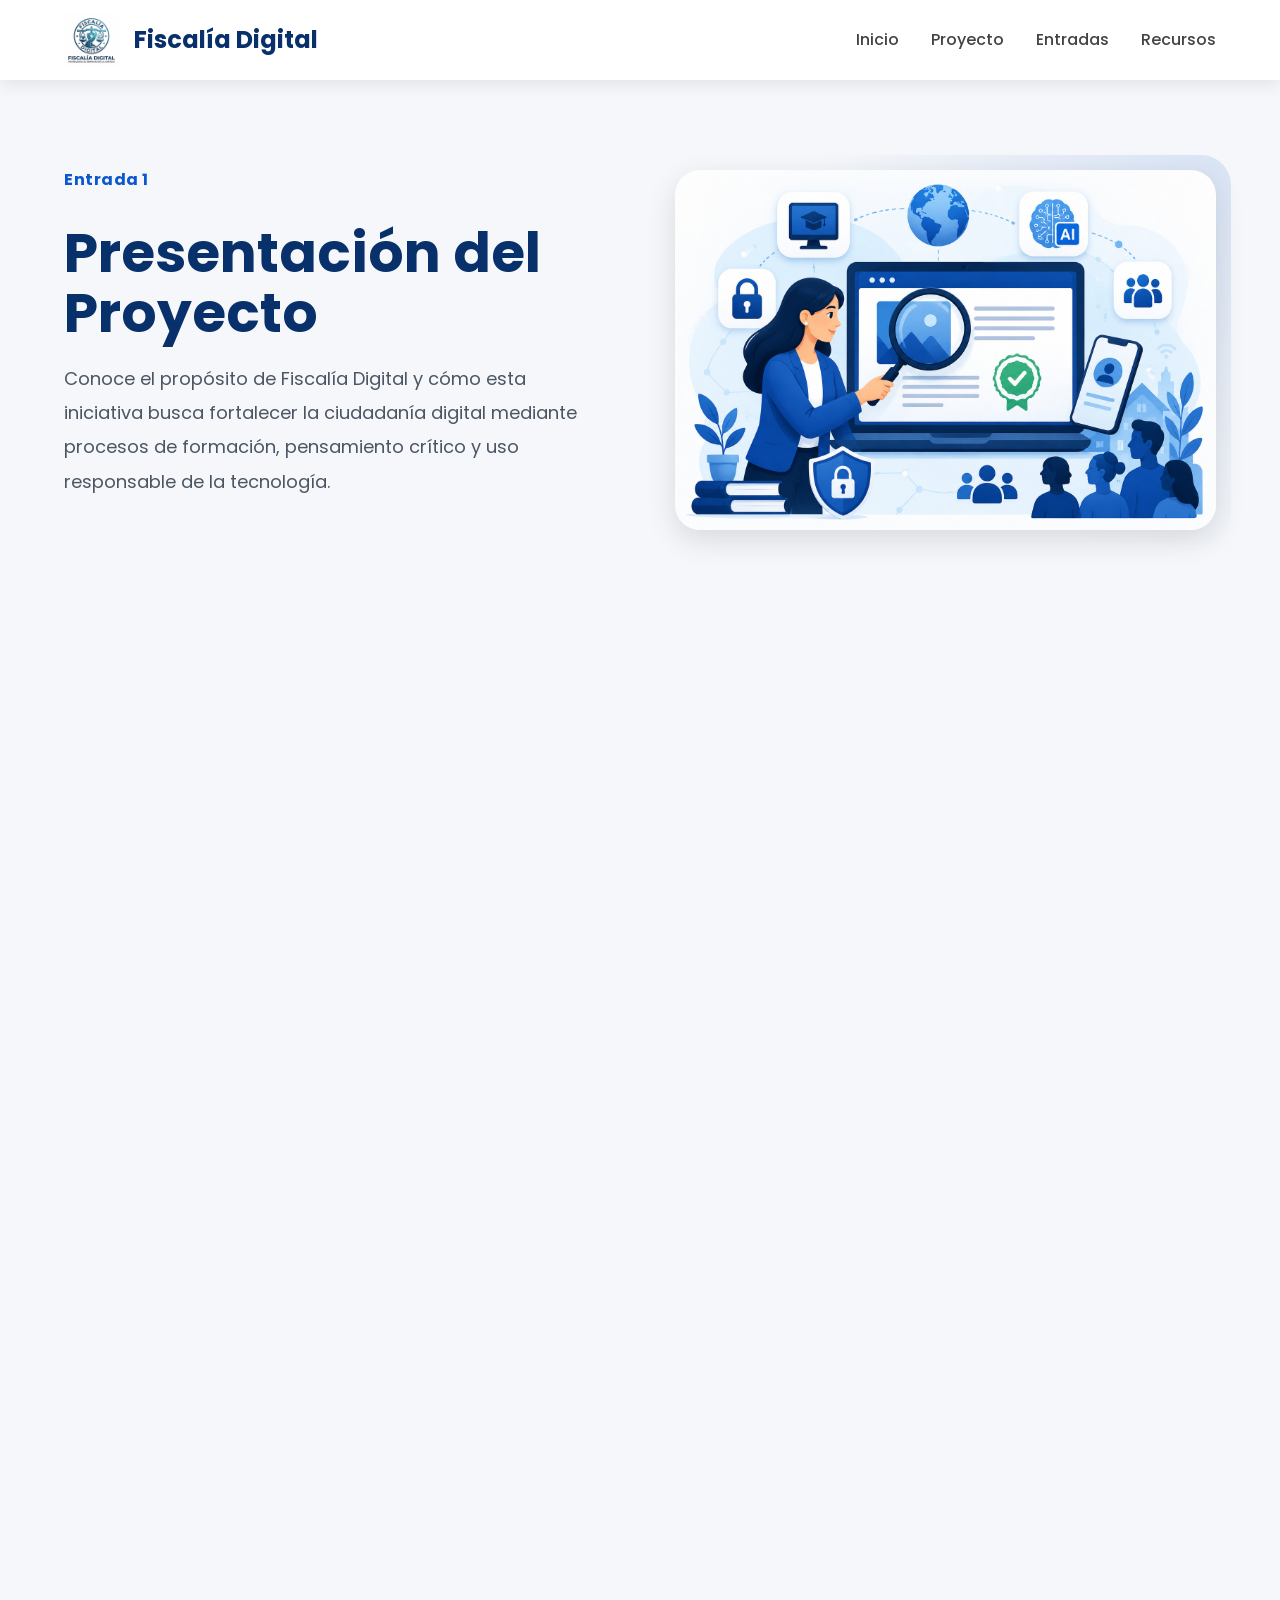
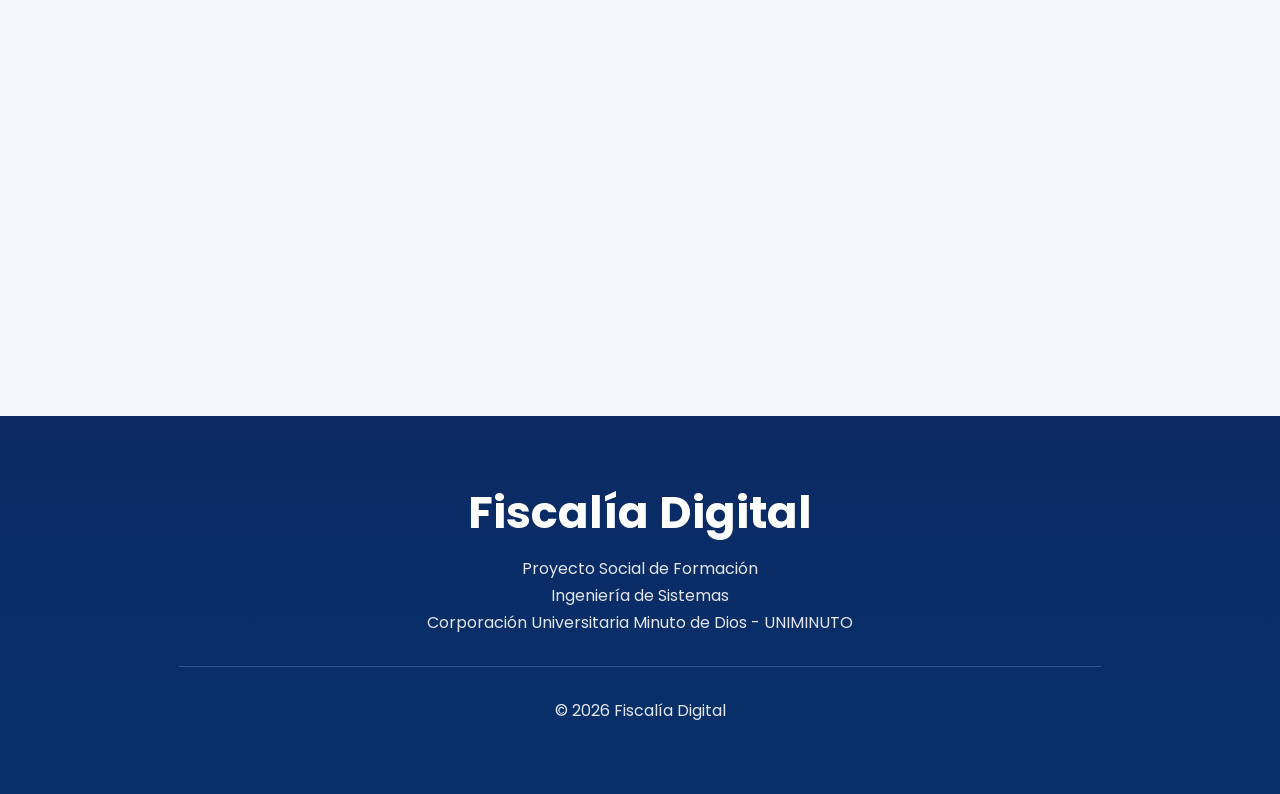
==== commit b5c8e976: "Remove unnecessary code markers from entrada1.html" ====
--- a/entradas/entrada1.html
+++ b/entradas/entrada1.html
@@ -4,7 +4,7 @@
 
 <head>
 
-```
+
 <meta charset="UTF-8">
 <meta name="viewport" content="width=device-width, initial-scale=1.0">
 
@@ -25,13 +25,13 @@
 
 <!-- CSS -->
 <link rel="stylesheet" href="../css/estilos.css">
-```
+
 
 </head>
 
 <body>
 
-```
+
 <!-- ================= NAVBAR ================= -->
 
 <header>
@@ -237,7 +237,7 @@
 <!-- JavaScript -->
 
 <script src="../js/script.js"></script>
-```
+
 
 </body>
 
--- a/css/estilos.css
+++ b/css/estilos.css
@@ -22,7 +22,7 @@
 
 *{
 
-```
+ 
 margin:0;
 
 padding:0;
@@ -30,7 +30,7 @@
 box-sizing:border-box;
 
 scroll-behavior:smooth;
-```
+ 
 
 }
 
@@ -40,7 +40,7 @@
 
 :root{
 
-```
+ 
 /* Colores principales */
 
 --azul:#0B57D0;
@@ -88,7 +88,7 @@
 /* Transiciones */
 
 --transicion:.3s ease;
-```
+ 
 
 }
 
@@ -98,7 +98,7 @@
 
 body{
 
-```
+ 
 font-family:'Poppins',sans-serif;
 
 background:var(--gris);
@@ -110,7 +110,7 @@
 -webkit-font-smoothing:antialiased;
 
 text-rendering:optimizeLegibility;
-```
+ 
 
 }
 
@@ -120,37 +120,37 @@
 
 img{
 
-```
+ 
 width:100%;
 
 display:block;
-```
+ 
 
 }
 
 a{
 
-```
+ 
 text-decoration:none;
 
 color:inherit;
-```
+ 
 
 }
 
 ul{
 
-```
+ 
 list-style:none;
-```
+ 
 
 }
 
 button{
 
-```
+ 
 font-family:inherit;
-```
+ 
 
 }
 
@@ -160,13 +160,13 @@
 
 .contenedor{
 
-```
+ 
 width:90%;
 
 max-width:1200px;
 
 margin:auto;
-```
+ 
 
 }
 
@@ -181,45 +181,45 @@
 h5,
 h6{
 
-```
+ 
 color:var(--azulOscuro);
 
 font-weight:700;
 
 line-height:1.2;
-```
+ 
 
 }
 
 h1{
 
-```
+ 
 font-size:clamp(2.5rem,5vw,4rem);
-```
+ 
 
 }
 
 h2{
 
-```
+ 
 font-size:clamp(2rem,4vw,2.8rem);
-```
+ 
 
 }
 
 h3{
 
-```
+ 
 font-size:1.4rem;
-```
+ 
 
 }
 
 p{
 
-```
+ 
 color:var(--textoClaro);
-```
+ 
 
 }
 
@@ -229,31 +229,31 @@
 
 section{
 
-```
+ 
 padding:90px 0;
-```
+ 
 
 }
 
 section h2{
 
-```
+ 
 text-align:center;
 
 margin-bottom:20px;
-```
+ 
 
 }
 
 .subtitulo{
 
-```
+ 
 text-align:center;
 
 max-width:760px;
 
 margin:0 auto 50px;
-```
+ 
 
 }
 
@@ -263,7 +263,7 @@
 
 .btn-principal{
 
-```
+ 
 display:inline-flex;
 
 align-items:center;
@@ -285,19 +285,19 @@
 font-weight:600;
 
 box-shadow:0 8px 20px rgba(11,87,208,.25);
-```
+ 
 
 }
 
 .btn-principal:hover{
 
-```
+ 
 background:var(--azulOscuro);
 
 transform:translateY(-4px);
 
 box-shadow:0 14px 28px rgba(8,48,107,.28);
-```
+ 
 
 }
 
@@ -307,17 +307,17 @@
 
 .oculto{
 
-```
+ 
 display:none !important;
-```
+ 
 
 }
 
 .texto-centro{
 
-```
+ 
 text-align:center;
-```
+ 
 
 }
 
@@ -347,7 +347,7 @@
 
 .divisor{
 
-```
+ 
 width:100%;
 
 height:1px;
@@ -355,7 +355,7 @@
 background:var(--grisMedio);
 
 margin:60px 0;
-```
+ 
 
 }
 
@@ -365,23 +365,23 @@
 
 .fade-up{
 
-```
+ 
 opacity:0;
 
 transform:translateY(30px);
 
 transition:all .8s ease;
-```
+ 
 
 }
 
 .fade-up.visible{
 
-```
+ 
 opacity:1;
 
 transform:translateY(0);
-```
+ 
 
 }
 
@@ -398,7 +398,7 @@
 
 header{
 
-```
+ 
 width:100%;
 
 position:fixed;
@@ -416,13 +416,13 @@
 box-shadow:0 5px 15px rgba(0,0,0,.08);
 
 transition:all var(--transicion);
-```
+ 
 
 }
 
 .navbar{
 
-```
+ 
 width:90%;
 
 max-width:1200px;
@@ -436,57 +436,57 @@
 align-items:center;
 
 height:80px;
-```
+ 
 
 }
 
 .logo{
 
-```
+ 
 display:flex;
 
 align-items:center;
 
 gap:15px;
-```
+ 
 
 }
 
 .logo img{
 
-```
+ 
 width:55px;
-```
+ 
 
 }
 
 .logo h2{
 
-```
+ 
 color:var(--azulOscuro);
 
 font-size:24px;
 
 font-weight:700;
-```
+ 
 
 }
 
 .menu{
 
-```
+ 
 display:flex;
 
 align-items:center;
 
 gap:32px;
-```
+ 
 
 }
 
 .menu a{
 
-```
+ 
 color:#444;
 
 font-weight:500;
@@ -494,13 +494,13 @@
 position:relative;
 
 transition:color var(--transicion);
-```
+ 
 
 }
 
 .menu a::after{
 
-```
+ 
 content:"";
 
 position:absolute;
@@ -516,29 +516,29 @@
 background:var(--azul);
 
 transition:width var(--transicion);
-```
+ 
 
 }
 
 .menu a:hover{
 
-```
+ 
 color:var(--azul);
-```
+ 
 
 }
 
 .menu a:hover::after{
 
-```
+ 
 width:100%;
-```
+ 
 
 }
 
 .menu-responsive{
 
-```
+ 
 display:none;
 
 font-size:28px;
@@ -546,7 +546,7 @@
 color:var(--azul);
 
 cursor:pointer;
-```
+ 
 
 }
 
@@ -556,7 +556,7 @@
 
 .hero{
 
-```
+ 
 margin-top:80px;
 
 min-height:90vh;
@@ -578,13 +578,13 @@
 margin-right:auto;
 
 padding:40px 0;
-```
+ 
 
 }
 
 .hero-texto span{
 
-```
+ 
 display:inline-block;
 
 color:var(--azul);
@@ -594,13 +594,13 @@
 margin-bottom:10px;
 
 letter-spacing:.5px;
-```
+ 
 
 }
 
 .hero-texto h1{
 
-```
+ 
 font-size:55px;
 
 margin:20px 0;
@@ -608,33 +608,33 @@
 color:var(--azulOscuro);
 
 line-height:1.08;
-```
+ 
 
 }
 
 .hero-texto p{
 
-```
+ 
 line-height:1.9;
 
 font-size:18px;
 
 margin-bottom:35px;
-```
+ 
 
 }
 
 .hero-imagen{
 
-```
+ 
 position:relative;
-```
+ 
 
 }
 
 .hero-imagen::before{
 
-```
+ 
 content:"";
 
 position:absolute;
@@ -646,27 +646,27 @@
 background:radial-gradient(circle at top right, rgba(11,87,208,.12), transparent 60%);
 
 z-index:-1;
-```
+ 
 
 }
 
 .hero-imagen img{
 
-```
+ 
 border-radius:25px;
 
 box-shadow:var(--sombra);
 
 transition:transform .4s ease;
-```
+ 
 
 }
 
 .hero-imagen img:hover{
 
-```
+ 
 transform:scale(1.02);
-```
+ 
 
 }
 
@@ -676,7 +676,7 @@
 
 .objetivos{
 
-```
+ 
 margin-top:50px;
 
 display:grid;
@@ -684,13 +684,13 @@
 grid-template-columns:repeat(3,1fr);
 
 gap:30px;
-```
+ 
 
 }
 
 .objetivo{
 
-```
+ 
 background:var(--blanco);
 
 border:1px solid var(--borde);
@@ -704,37 +704,37 @@
 box-shadow:var(--sombra);
 
 transition:transform .35s ease, box-shadow .35s ease;
-```
+ 
 
 }
 
 .objetivo:hover{
 
-```
+ 
 transform:translateY(-10px);
 
 box-shadow:0 18px 40px rgba(11,87,208,.16);
-```
+ 
 
 }
 
 .objetivo i{
 
-```
+ 
 font-size:50px;
 
 color:var(--azul);
 
 margin-bottom:20px;
-```
+ 
 
 }
 
 .objetivo h3{
 
-```
+ 
 margin-bottom:15px;
-```
+ 
 
 }
 
@@ -744,19 +744,19 @@
 
 .grid-blog{
 
-```
+ 
 display:grid;
 
 grid-template-columns:repeat(auto-fit,minmax(320px,1fr));
 
 gap:35px;
-```
+ 
 
 }
 
 .card{
 
-```
+ 
 background:var(--blanco);
 
 border:1px solid var(--borde);
@@ -768,69 +768,69 @@
 box-shadow:var(--sombra);
 
 transition:transform .35s ease, box-shadow .35s ease;
-```
+ 
 
 }
 
 .card:hover{
 
-```
+ 
 transform:translateY(-10px);
 
 box-shadow:0 18px 40px rgba(11,87,208,.16);
-```
+ 
 
 }
 
 .card img{
 
-```
+ 
 height:220px;
 
 object-fit:cover;
-```
+ 
 
 }
 
 .card .contenido{
 
-```
+ 
 padding:25px;
-```
+ 
 
 }
 
 .card span{
 
-```
+ 
 color:var(--azul);
 
 font-weight:600;
-```
+ 
 
 }
 
 .card h3{
 
-```
+ 
 margin:15px 0;
-```
+ 
 
 }
 
 .card p{
 
-```
+ 
 line-height:1.7;
 
 margin-bottom:20px;
-```
+ 
 
 }
 
 .card a{
 
-```
+ 
 color:var(--azul);
 
 font-weight:bold;
@@ -840,15 +840,15 @@
 align-items:center;
 
 gap:8px;
-```
+ 
 
 }
 
 .card a i{
 
-```
+ 
 margin-left:0;
-```
+ 
 
 }
 
@@ -858,15 +858,15 @@
 
 .recursos{
 
-```
+ 
 background:linear-gradient(180deg,var(--celeste),#F8FBFF);
-```
+ 
 
 }
 
 .recursos-grid{
 
-```
+ 
 display:grid;
 
 grid-template-columns:repeat(3,1fr);
@@ -874,13 +874,13 @@
 gap:30px;
 
 margin-top:50px;
-```
+ 
 
 }
 
 .recursos-grid div{
 
-```
+ 
 background:var(--blanco);
 
 border:1px solid var(--borde);
@@ -894,29 +894,29 @@
 box-shadow:var(--sombra);
 
 transition:transform .35s ease, box-shadow .35s ease;
-```
+ 
 
 }
 
 .recursos-grid div:hover{
 
-```
+ 
 transform:translateY(-8px);
 
 box-shadow:0 18px 40px rgba(11,87,208,.16);
-```
+ 
 
 }
 
 .recursos-grid i{
 
-```
+ 
 font-size:45px;
 
 color:var(--azul);
 
 margin-bottom:20px;
-```
+ 
 
 }
 
@@ -926,7 +926,7 @@
 
 footer{
 
-```
+ 
 background:linear-gradient(180deg,#0B2A63,var(--azulOscuro));
 
 color:var(--blanco);
@@ -934,31 +934,31 @@
 padding:70px 0;
 
 text-align:center;
-```
+ 
 
 }
 
 footer h2{
 
-```
+ 
 color:var(--blanco);
 
 margin-bottom:15px;
-```
+ 
 
 }
 
 footer p{
 
-```
+ 
 color:rgba(255,255,255,.88);
-```
+ 
 
 }
 
 .redes{
 
-```
+ 
 display:flex;
 
 justify-content:center;
@@ -966,13 +966,13 @@
 gap:18px;
 
 margin:30px 0;
-```
+ 
 
 }
 
 .redes a{
 
-```
+ 
 width:50px;
 
 height:50px;
@@ -992,19 +992,19 @@
 font-size:20px;
 
 transition:all var(--transicion);
-```
+ 
 
 }
 
 .redes a:hover{
 
-```
+ 
 background:var(--blanco);
 
 color:var(--azul);
 
 transform:translateY(-4px);
-```
+ 
 
 }
 .contenedor-footer{
@@ -1019,7 +1019,7 @@
 
 footer hr{
 
-```
+ 
 margin:30px auto;
 
 width:80%;
@@ -1027,7 +1027,7 @@
 border:none;
 
 border-top:1px solid rgba(255,255,255,.18);
-```
+ 
 
 }
 
@@ -1044,37 +1044,37 @@
 
 .hero-articulo{
 
-```
+ 
 min-height:60vh;
 
 align-items:center;
-```
+ 
 
 }
 
 .hero-articulo .hero-texto{
 
-```
+ 
 max-width:620px;
-```
+ 
 
 }
 
 .hero-articulo .hero-texto p{
 
-```
+ 
 max-width:560px;
-```
+ 
 
 }
 
 .hero-articulo .hero-imagen img{
 
-```
+ 
 max-height:420px;
 
 object-fit:cover;
-```
+ 
 
 }
 
@@ -1084,47 +1084,47 @@
 
 .articulo{
 
-```
+ 
 padding:50px;
-```
+ 
 
 }
 
 .articulo h2{
 
-```
+ 
 text-align:left;
 
 margin-bottom:20px;
-```
+ 
 
 }
 
 .articulo h3{
 
-```
+ 
 text-align:left;
 
 margin:35px 0 15px;
-```
+ 
 
 }
 
 .articulo p{
 
-```
+ 
 line-height:1.9;
 
 margin-bottom:18px;
 
 color:var(--textoClaro);
-```
+ 
 
 }
 
 .articulo ul{
 
-```
+ 
 list-style:disc;
 
 padding-left:22px;
@@ -1134,15 +1134,15 @@
 line-height:1.9;
 
 margin-bottom:20px;
-```
+ 
 
 }
 
 .articulo li{
 
-```
+ 
 margin-bottom:8px;
-```
+ 
 
 }
 
@@ -1152,7 +1152,7 @@
 
 .autor{
 
-```
+ 
 display:flex;
 
 align-items:center;
@@ -1160,13 +1160,13 @@
 gap:15px;
 
 margin-bottom:35px;
-```
+ 
 
 }
 
 .autor img{
 
-```
+ 
 width:60px;
 
 height:60px;
@@ -1174,25 +1174,25 @@
 border-radius:50%;
 
 object-fit:cover;
-```
+ 
 
 }
 
 .autor h4{
 
-```
+ 
 margin:0;
 
 color:var(--azulOscuro);
-```
+ 
 
 }
 
 .autor small{
 
-```
+ 
 color:var(--grisOscuro);
-```
+ 
 
 }
 
@@ -1202,7 +1202,7 @@
 
 .badges{
 
-```
+ 
 display:flex;
 
 flex-wrap:wrap;
@@ -1210,13 +1210,13 @@
 gap:12px;
 
 margin-top:25px;
-```
+ 
 
 }
 
 .badge{
 
-```
+ 
 display:inline-flex;
 
 align-items:center;
@@ -1234,7 +1234,7 @@
 font-size:14px;
 
 font-weight:600;
-```
+ 
 
 }
 
@@ -1244,7 +1244,7 @@
 
 .destacado{
 
-```
+ 
 background:var(--celeste);
 
 border-left:5px solid var(--azul);
@@ -1254,25 +1254,25 @@
 border-radius:16px;
 
 margin:30px 0;
-```
+ 
 
 }
 
 .destacado h3{
 
-```
+ 
 margin:0 0 10px;
 
 color:var(--azulOscuro);
-```
+ 
 
 }
 
 .destacado p{
 
-```
+ 
 margin:0;
-```
+ 
 
 }
 
@@ -1282,7 +1282,7 @@
 
 .cita{
 
-```
+ 
 background:#FFF8E8;
 
 border-left:6px solid #F4B400;
@@ -1294,19 +1294,19 @@
 margin:30px 0;
 
 font-style:italic;
-```
+ 
 
 }
 
 .cita strong{
 
-```
+ 
 display:block;
 
 color:#8A5A00;
 
 margin-bottom:10px;
-```
+ 
 
 }
 
@@ -1316,7 +1316,7 @@
 
 .lista-temas{
 
-```
+ 
 background:var(--grisClaro);
 
 border:1px solid var(--borde);
@@ -1326,25 +1326,25 @@
 padding:25px;
 
 margin:30px 0;
-```
+ 
 
 }
 
 .lista-temas ul{
 
-```
+ 
 margin:0;
 
 padding-left:20px;
-```
+ 
 
 }
 
 .lista-temas li{
 
-```
+ 
 margin-bottom:10px;
-```
+ 
 
 }
 
@@ -1354,7 +1354,7 @@
 
 .galeria{
 
-```
+ 
 display:grid;
 
 grid-template-columns:repeat(auto-fit,minmax(240px,1fr));
@@ -1362,13 +1362,13 @@
 gap:20px;
 
 margin:35px 0;
-```
+ 
 
 }
 
 .galeria img{
 
-```
+ 
 border-radius:18px;
 
 height:220px;
@@ -1378,15 +1378,15 @@
 box-shadow:var(--sombra);
 
 transition:transform var(--transicion);
-```
+ 
 
 }
 
 .galeria img:hover{
 
-```
+ 
 transform:scale(1.03);
-```
+ 
 
 }
 
@@ -1396,19 +1396,19 @@
 
 .timeline{
 
-```
+ 
 position:relative;
 
 padding-left:30px;
 
 margin:35px 0;
-```
+ 
 
 }
 
 .timeline::before{
 
-```
+ 
 content:"";
 
 position:absolute;
@@ -1422,23 +1422,23 @@
 width:3px;
 
 background:var(--azul);
-```
+ 
 
 }
 
 .timeline-item{
 
-```
+ 
 position:relative;
 
 margin-bottom:30px;
-```
+ 
 
 }
 
 .timeline-item::before{
 
-```
+ 
 content:"";
 
 position:absolute;
@@ -1456,15 +1456,15 @@
 border-radius:50%;
 
 box-shadow:0 0 0 5px var(--celeste);
-```
+ 
 
 }
 
 .timeline-item h3{
 
-```
+ 
 margin:0 0 10px;
-```
+ 
 
 }
 
@@ -1474,7 +1474,7 @@
 
 .resultados{
 
-```
+ 
 display:grid;
 
 grid-template-columns:repeat(auto-fit,minmax(220px,1fr));
@@ -1482,13 +1482,13 @@
 gap:20px;
 
 margin:35px 0;
-```
+ 
 
 }
 
 .resultado{
 
-```
+ 
 background:var(--blanco);
 
 border:1px solid var(--borde);
@@ -1500,29 +1500,29 @@
 text-align:center;
 
 box-shadow:var(--sombra);
-```
+ 
 
 }
 
 .resultado i{
 
-```
+ 
 font-size:36px;
 
 color:var(--azul);
 
 margin-bottom:15px;
-```
+ 
 
 }
 
 .resultado h4{
 
-```
+ 
 margin-bottom:10px;
 
 color:var(--azulOscuro);
-```
+ 
 
 }
 
@@ -1532,7 +1532,7 @@
 
 .video{
 
-```
+ 
 margin:40px 0;
 
 border-radius:18px;
@@ -1540,19 +1540,19 @@
 overflow:hidden;
 
 box-shadow:var(--sombra);
-```
+ 
 
 }
 
 .video iframe{
 
-```
+ 
 width:100%;
 
 aspect-ratio:16/9;
 
 border:none;
-```
+ 
 
 }
 
@@ -1562,7 +1562,7 @@
 
 .referencias{
 
-```
+ 
 background:var(--grisClaro);
 
 border:1px solid var(--borde);
@@ -1572,35 +1572,35 @@
 padding:25px;
 
 margin-top:40px;
-```
+ 
 
 }
 
 .referencias h3{
 
-```
+ 
 margin-top:0;
-```
+ 
 
 }
 
 .referencias ul{
 
-```
+ 
 list-style:decimal;
 
 padding-left:22px;
 
 line-height:1.9;
-```
+ 
 
 }
 
 .referencias li{
 
-```
+ 
 margin-bottom:10px;
-```
+ 
 
 }
 
@@ -1610,9 +1610,9 @@
 
 .texto-centro{
 
-```
+ 
 text-align:center;
-```
+ 
 
 }
 
@@ -1629,7 +1629,7 @@
 
 .mostrar-menu{
 
-```
+ 
 display:flex !important;
 
 position:absolute;
@@ -1655,13 +1655,13 @@
 box-shadow:0 10px 20px rgba(0,0,0,.15);
 
 animation:desplegarMenu .3s ease;
-```
+ 
 
 }
 
 @keyframes desplegarMenu{
 
-```
+ 
 from{
 
     opacity:0;
@@ -1677,7 +1677,7 @@
     transform:translateY(0);
 
 }
-```
+ 
 
 }
 
@@ -1687,11 +1687,11 @@
 
 .navbar-scroll{
 
-```
+ 
 background:#ffffff;
 
 box-shadow:0 10px 25px rgba(0,0,0,.12);
-```
+ 
 
 }
 
@@ -1701,7 +1701,7 @@
 
 .btn-subir{
 
-```
+ 
 position:fixed;
 
 right:25px;
@@ -1733,27 +1733,27 @@
 z-index:999;
 
 box-shadow:0 10px 24px rgba(11,87,208,.28);
-```
+ 
 
 }
 
 .btn-subir:hover{
 
-```
+ 
 background:var(--azulOscuro);
 
 transform:translateY(-4px);
-```
+ 
 
 }
 
 .btn-subir.mostrar{
 
-```
+ 
 opacity:1;
 
 pointer-events:auto;
-```
+ 
 
 }
 
@@ -1768,23 +1768,23 @@
 .timeline-item,
 .galeria img{
 
-```
+ 
 opacity:0;
 
 transform:translateY(40px);
 
 transition:opacity .8s ease, transform .8s ease;
-```
+ 
 
 }
 
 .visible{
 
-```
+ 
 opacity:1 !important;
 
 transform:translateY(0) !important;
-```
+ 
 
 }
 
@@ -1794,7 +1794,7 @@
 
 @media(max-width:1024px){
 
-```
+ 
 .hero{
 
     grid-template-columns:1fr;
@@ -1828,7 +1828,7 @@
     grid-template-columns:repeat(2,1fr);
 
 }
-```
+ 
 
 }
 
@@ -1838,7 +1838,7 @@
 
 @media(max-width:768px){
 
-```
+ 
 section{
 
     padding:70px 0;
@@ -1966,7 +1966,7 @@
     bottom:18px;
 
 }
-```
+ 
 
 }
 
@@ -1976,7 +1976,7 @@
 
 @media(max-width:480px){
 
-```
+ 
 .contenedor{
 
     width:94%;
@@ -2014,7 +2014,7 @@
     padding:55px 0;
 
 }
-```
+ 
 
 }
 
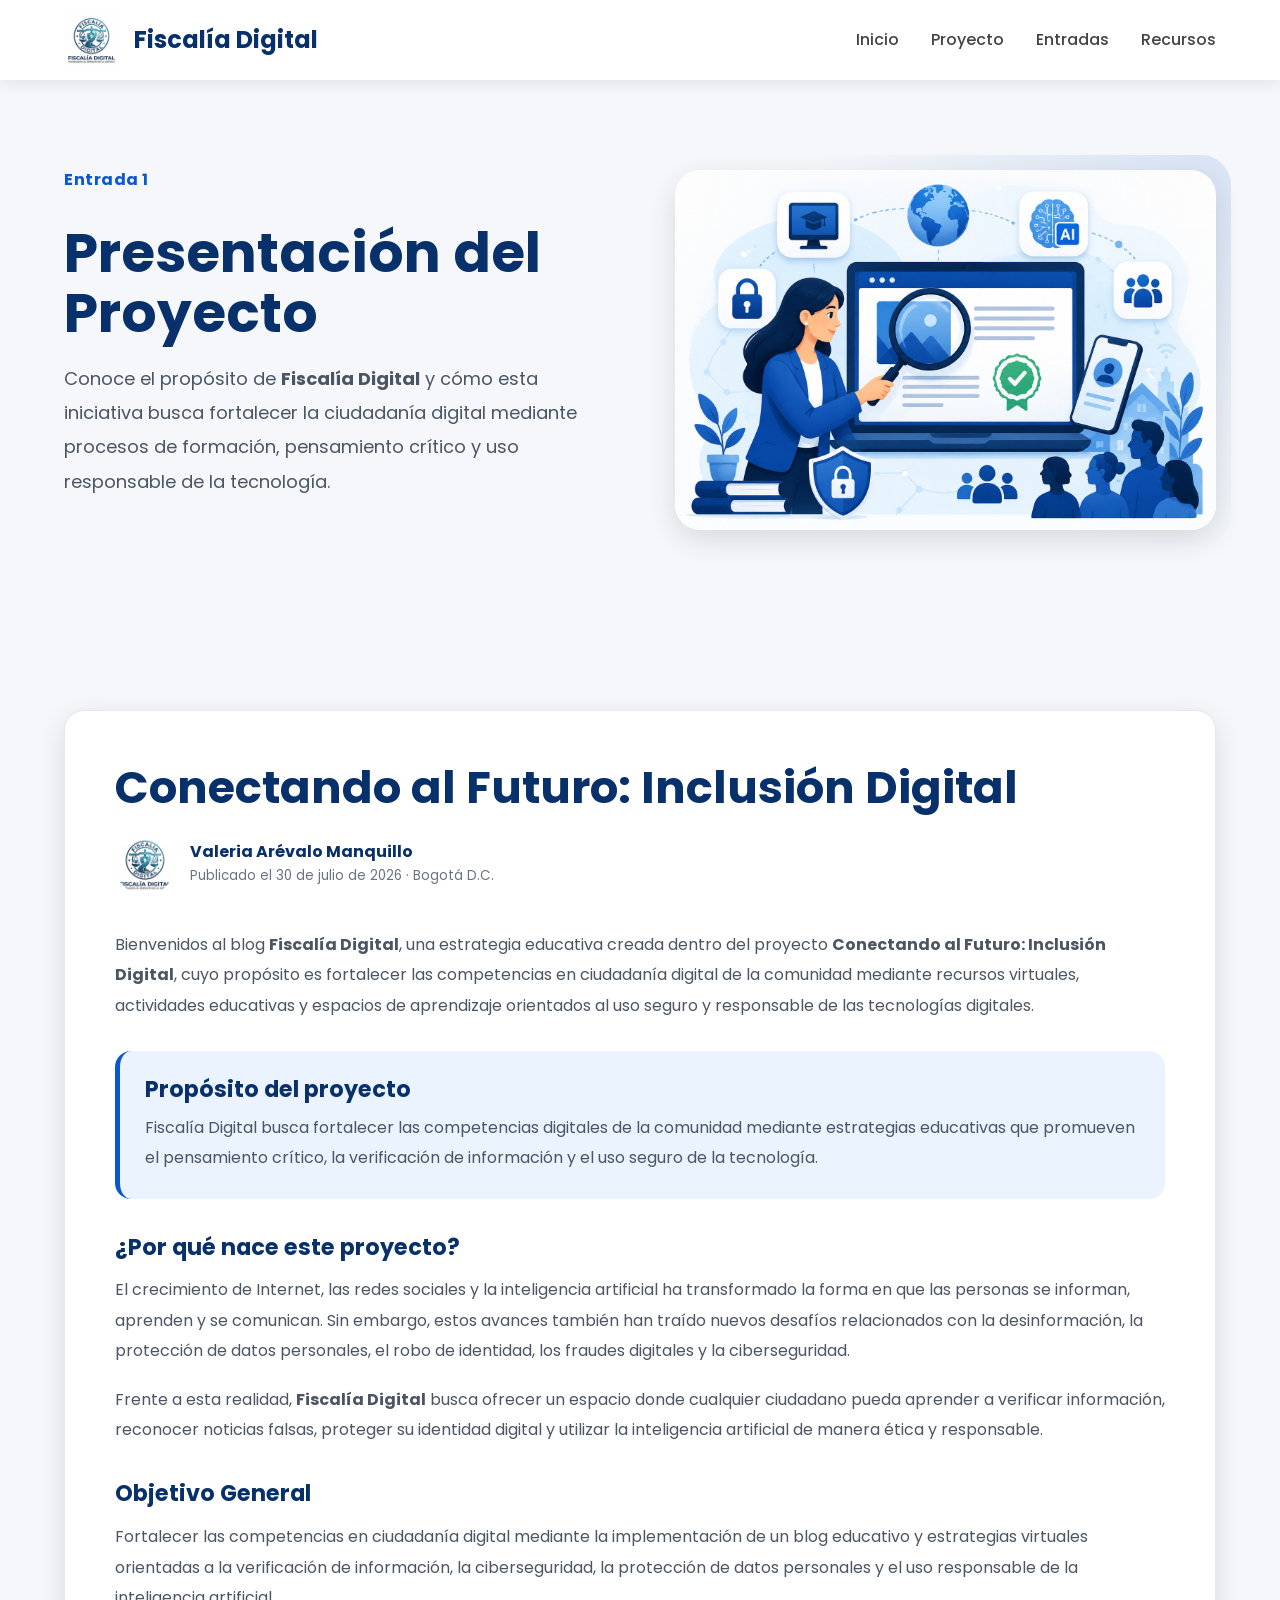
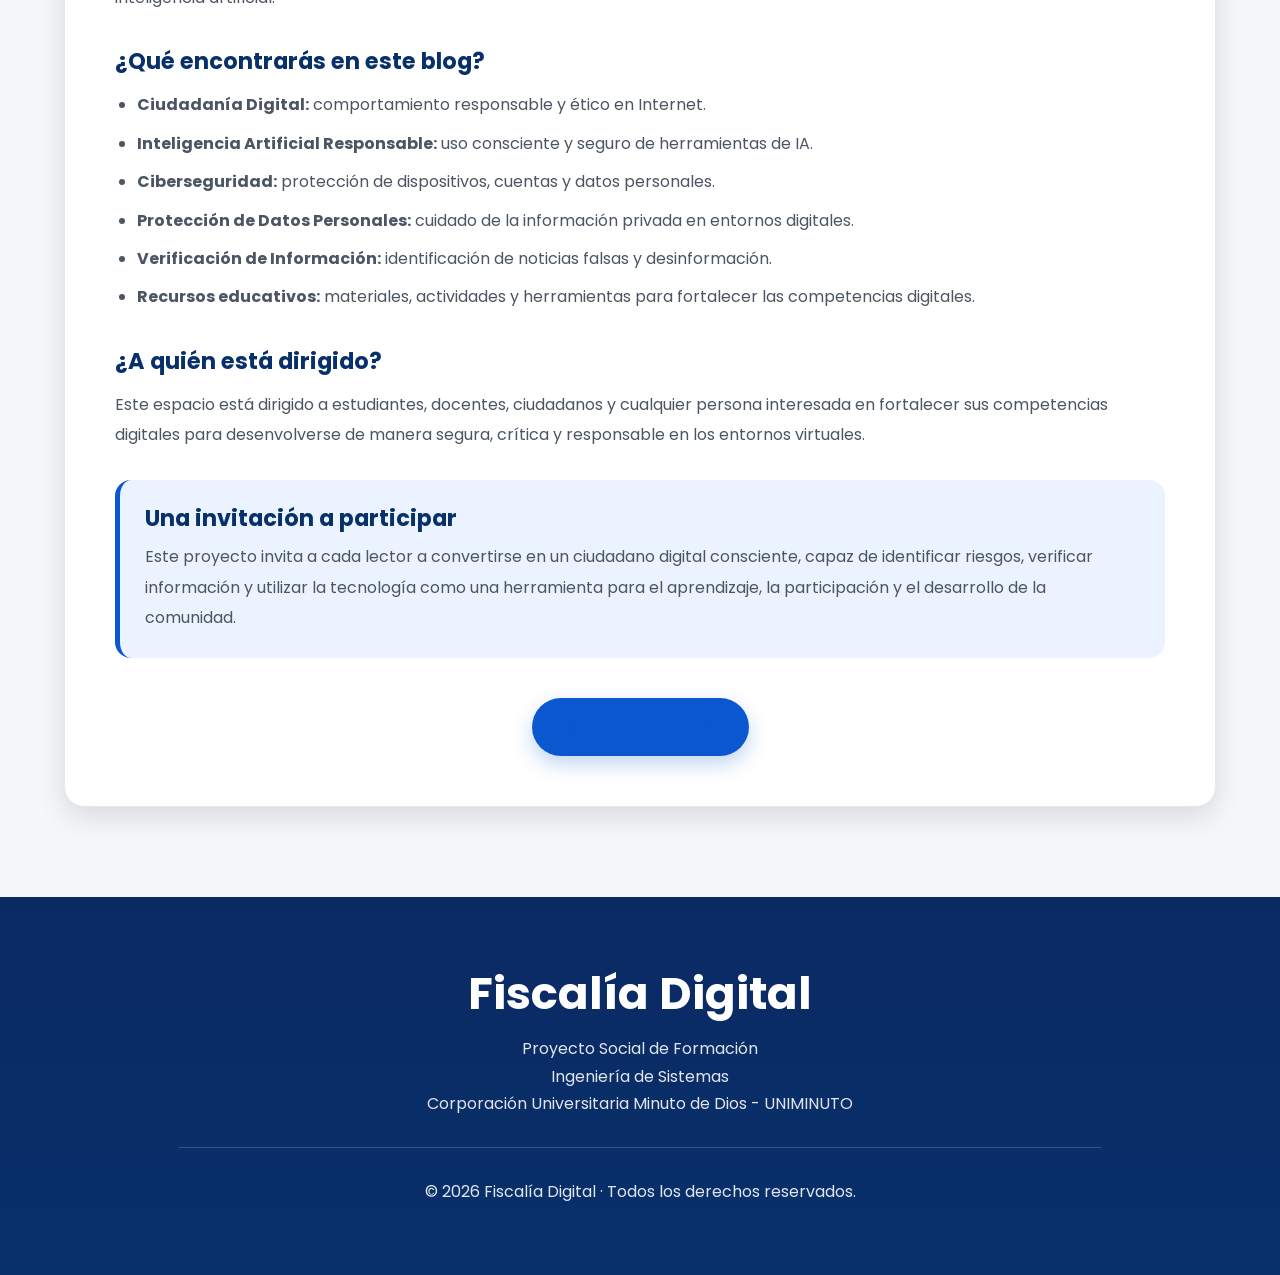
==== commit 8aed91af: "Update entrada1.html with project details and formatting" ====
--- a/entradas/entrada1.html
+++ b/entradas/entrada1.html
@@ -9,6 +9,9 @@
 <meta name="viewport" content="width=device-width, initial-scale=1.0">
 
 <title>Entrada 1 | Presentación del Proyecto</title>
+
+<meta name="description"
+    content="Conoce el propósito del proyecto Fiscalía Digital y cómo busca fortalecer la ciudadanía digital mediante procesos de formación, pensamiento crítico y uso responsable de la tecnología.">
 
 <link rel="icon" href="../img/favicon.png">
 
@@ -32,7 +35,7 @@
 <body>
 
 
-<!-- ================= NAVBAR ================= -->
+<!-- ================= HEADER ================= -->
 
 <header>
 
@@ -80,9 +83,9 @@
 
         <p>
 
-            Conoce el propósito de Fiscalía Digital y cómo esta iniciativa
-            busca fortalecer la ciudadanía digital mediante procesos de
-            formación, pensamiento crítico y uso responsable de la tecnología.
+            Conoce el propósito de <strong>Fiscalía Digital</strong> y cómo esta iniciativa
+            busca fortalecer la ciudadanía digital mediante procesos de formación,
+            pensamiento crítico y uso responsable de la tecnología.
 
         </p>
 
@@ -90,7 +93,7 @@
 
     <div class="hero-imagen">
 
-        <img src="../img/entrada1.jpg" alt="Presentación del Proyecto">
+        <img src="../img/entrada1.jpg" alt="Presentación del Proyecto Fiscalía Digital">
 
     </div>
 
@@ -106,38 +109,62 @@
 
             <h2>Conectando al Futuro: Inclusión Digital</h2>
 
-            <p>
-
-                Bienvenidos al blog <strong>Fiscalía Digital</strong>, una
-                estrategia educativa creada dentro del proyecto
-                <strong>Conectando al Futuro: Inclusión Digital</strong>,
-                cuyo propósito es fortalecer las competencias en ciudadanía
-                digital de la comunidad mediante recursos virtuales,
-                actividades educativas y espacios de aprendizaje orientados
-                al uso seguro y responsable de las tecnologías digitales.
-
-            </p>
+            <div class="autor">
+
+                <img src="../img/logo.png" alt="Autor">
+
+                <div>
+
+                    <h4>Valeria Arévalo Manquillo</h4>
+
+                    <small>Publicado el 30 de julio de 2026 · Bogotá D.C.</small>
+
+                </div>
+
+            </div>
+
+            <p>
+
+                Bienvenidos al blog <strong>Fiscalía Digital</strong>, una estrategia educativa
+                creada dentro del proyecto <strong>Conectando al Futuro: Inclusión Digital</strong>,
+                cuyo propósito es fortalecer las competencias en ciudadanía digital de la comunidad
+                mediante recursos virtuales, actividades educativas y espacios de aprendizaje
+                orientados al uso seguro y responsable de las tecnologías digitales.
+
+            </p>
+
+            <div class="destacado">
+
+                <h3>Propósito del proyecto</h3>
+
+                <p>
+
+                    Fiscalía Digital busca fortalecer las competencias digitales de la comunidad
+                    mediante estrategias educativas que promueven el pensamiento crítico, la
+                    verificación de información y el uso seguro de la tecnología.
+
+                </p>
+
+            </div>
 
             <h3>¿Por qué nace este proyecto?</h3>
 
             <p>
 
-                El crecimiento de Internet, las redes sociales y la
-                Inteligencia Artificial ha transformado la forma en que las
-                personas se informan y se comunican. Sin embargo, también
-                han surgido nuevos desafíos relacionados con la
-                desinformación, la protección de datos personales y la
-                ciberseguridad.
-
-            </p>
-
-            <p>
-
-                Frente a esta realidad, Fiscalía Digital busca ofrecer un
-                espacio donde cualquier ciudadano pueda aprender a verificar
-                información, reconocer noticias falsas, proteger su
-                identidad digital y utilizar la inteligencia artificial de
-                manera ética y responsable.
+                El crecimiento de Internet, las redes sociales y la inteligencia artificial ha
+                transformado la forma en que las personas se informan, aprenden y se comunican.
+                Sin embargo, estos avances también han traído nuevos desafíos relacionados con
+                la desinformación, la protección de datos personales, el robo de identidad,
+                los fraudes digitales y la ciberseguridad.
+
+            </p>
+
+            <p>
+
+                Frente a esta realidad, <strong>Fiscalía Digital</strong> busca ofrecer un espacio
+                donde cualquier ciudadano pueda aprender a verificar información, reconocer noticias
+                falsas, proteger su identidad digital y utilizar la inteligencia artificial de manera
+                ética y responsable.
 
             </p>
 
@@ -145,10 +172,9 @@
 
             <p>
 
-                Fortalecer las competencias en ciudadanía digital mediante
-                la implementación de un blog educativo y estrategias
-                virtuales orientadas a la verificación de información, la
-                ciberseguridad, la protección de datos personales y el uso
+                Fortalecer las competencias en ciudadanía digital mediante la implementación
+                de un blog educativo y estrategias virtuales orientadas a la verificación de
+                información, la ciberseguridad, la protección de datos personales y el uso
                 responsable de la inteligencia artificial.
 
             </p>
@@ -157,17 +183,17 @@
 
             <ul>
 
-                <li>Ciudadanía Digital.</li>
-
-                <li>Inteligencia Artificial Responsable.</li>
-
-                <li>Ciberseguridad.</li>
-
-                <li>Protección de Datos Personales.</li>
-
-                <li>Verificación de Información.</li>
-
-                <li>Recursos educativos.</li>
+                <li><strong>Ciudadanía Digital:</strong> comportamiento responsable y ético en Internet.</li>
+
+                <li><strong>Inteligencia Artificial Responsable:</strong> uso consciente y seguro de herramientas de IA.</li>
+
+                <li><strong>Ciberseguridad:</strong> protección de dispositivos, cuentas y datos personales.</li>
+
+                <li><strong>Protección de Datos Personales:</strong> cuidado de la información privada en entornos digitales.</li>
+
+                <li><strong>Verificación de Información:</strong> identificación de noticias falsas y desinformación.</li>
+
+                <li><strong>Recursos educativos:</strong> materiales, actividades y herramientas para fortalecer las competencias digitales.</li>
 
             </ul>
 
@@ -175,12 +201,26 @@
 
             <p>
 
-                Este espacio está dirigido a estudiantes, docentes,
-                ciudadanos y cualquier persona interesada en fortalecer sus
-                competencias digitales para desenvolverse de manera segura,
-                crítica y responsable en los entornos virtuales.
-
-            </p>
+                Este espacio está dirigido a estudiantes, docentes, ciudadanos y cualquier persona
+                interesada en fortalecer sus competencias digitales para desenvolverse de manera
+                segura, crítica y responsable en los entornos virtuales.
+
+            </p>
+
+            <div class="destacado">
+
+                <h3>Una invitación a participar</h3>
+
+                <p>
+
+                    Este proyecto invita a cada lector a convertirse en un ciudadano digital
+                    consciente, capaz de identificar riesgos, verificar información y utilizar
+                    la tecnología como una herramienta para el aprendizaje, la participación y
+                    el desarrollo de la comunidad.
+
+                </p>
+
+            </div>
 
             <div class="texto-centro mt-4">
 
@@ -226,7 +266,7 @@
 
         <p>
 
-            © 2026 Fiscalía Digital
+            © 2026 Fiscalía Digital · Todos los derechos reservados.
 
         </p>
 
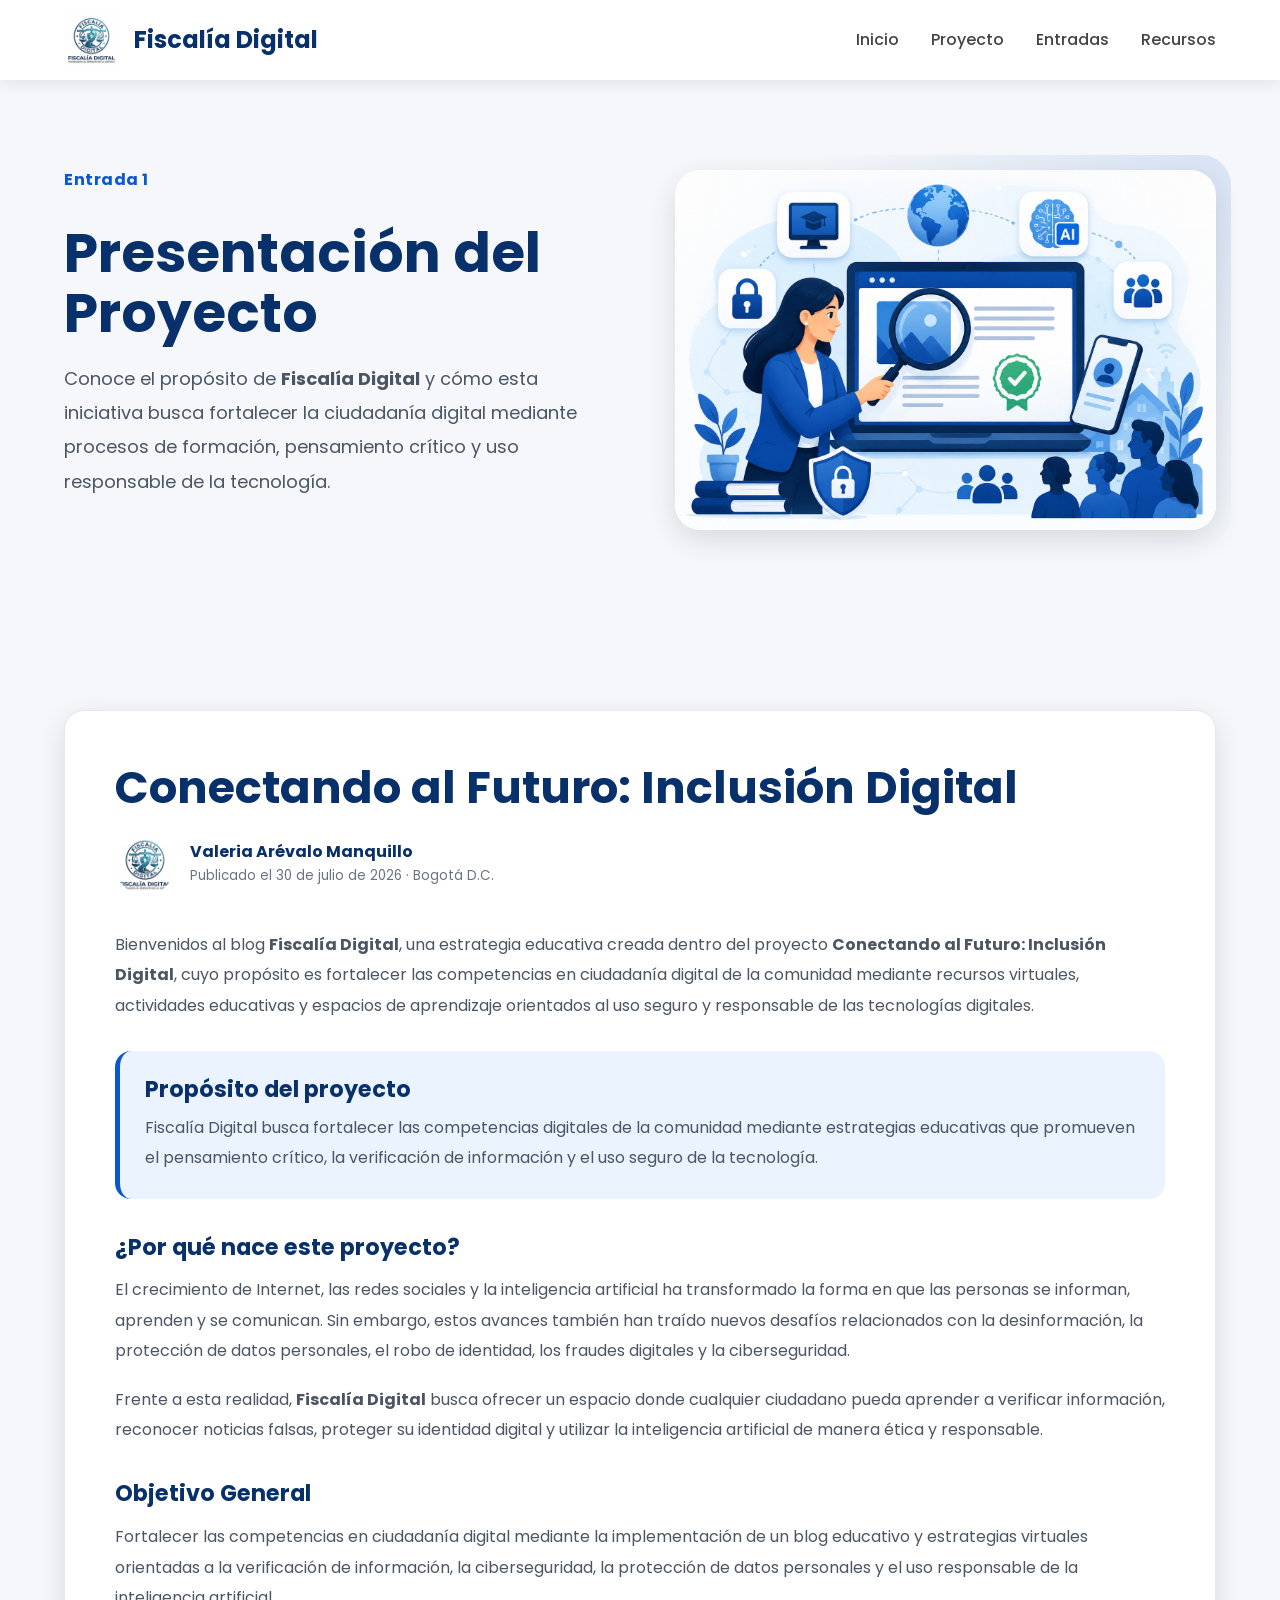
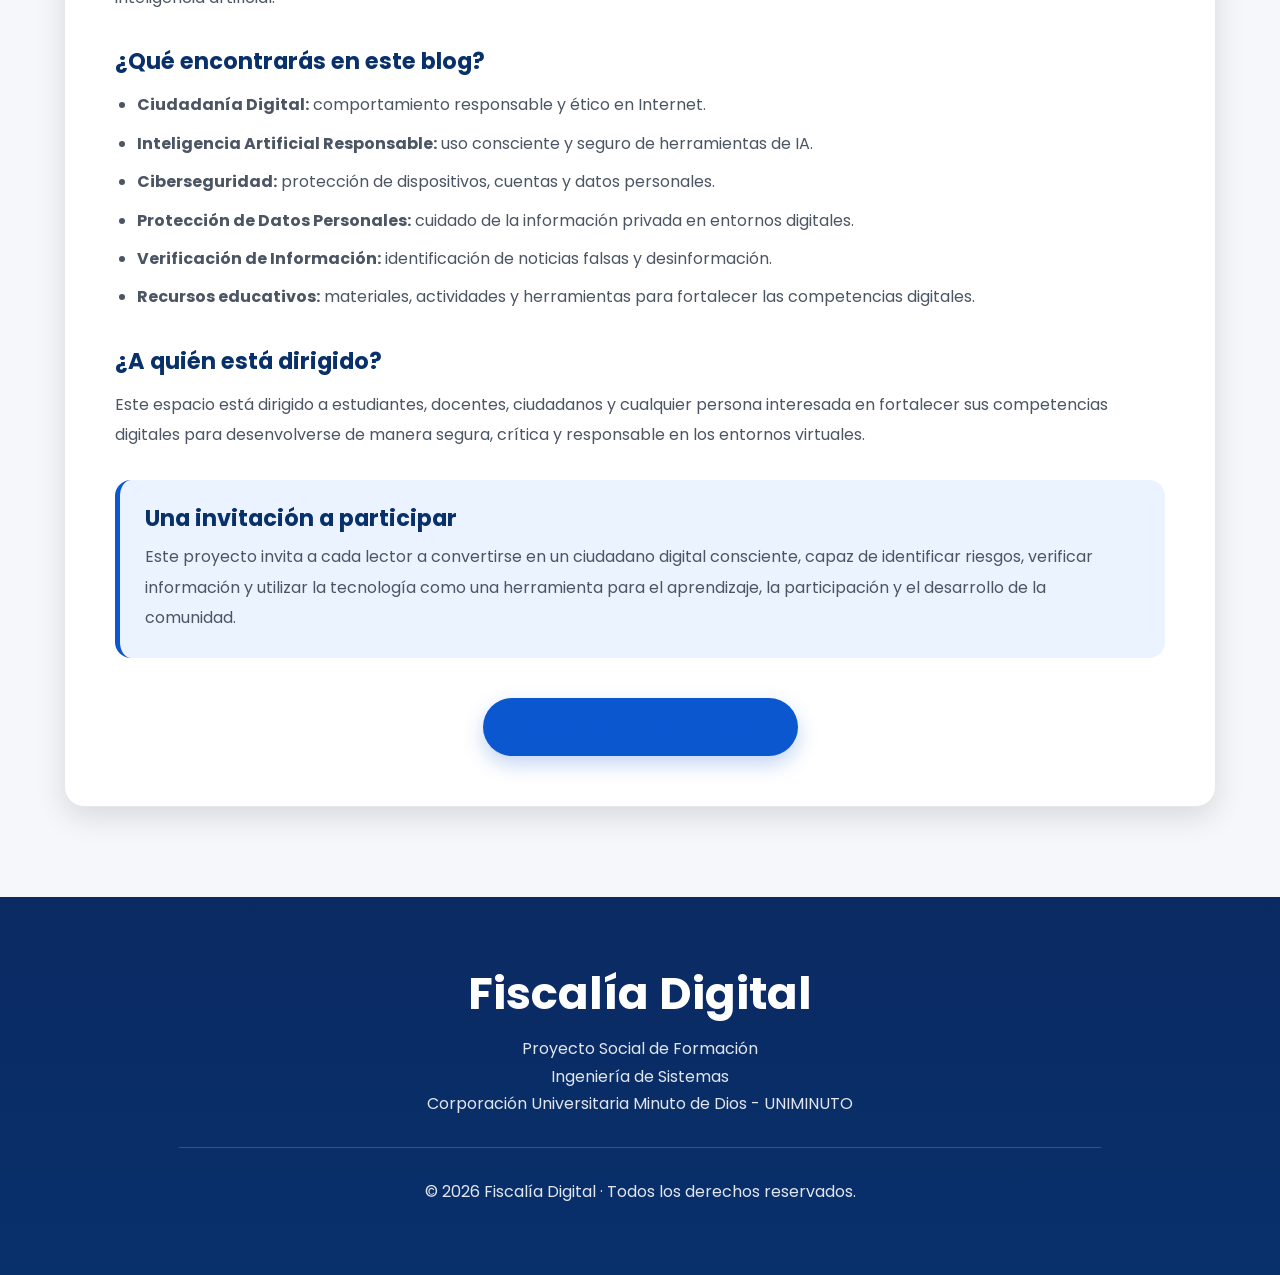
==== commit aab579fa: "Update link text and icon in entrada1.html" ====
--- a/entradas/entrada1.html
+++ b/entradas/entrada1.html
@@ -224,15 +224,15 @@
 
             <div class="texto-centro mt-4">
 
-                <a href="../index.html" class="btn-principal">
-
-                    <i class="fa-solid fa-arrow-left"></i>
-
-                    Volver al Inicio
-
-                </a>
-
-            </div>
+    <a href="../index.html" class="btn-principal">
+
+        <i class="fa-solid fa-house"></i>
+
+        Regresar al Blog Principal
+
+    </a>
+
+</div>
 
         </article>
 
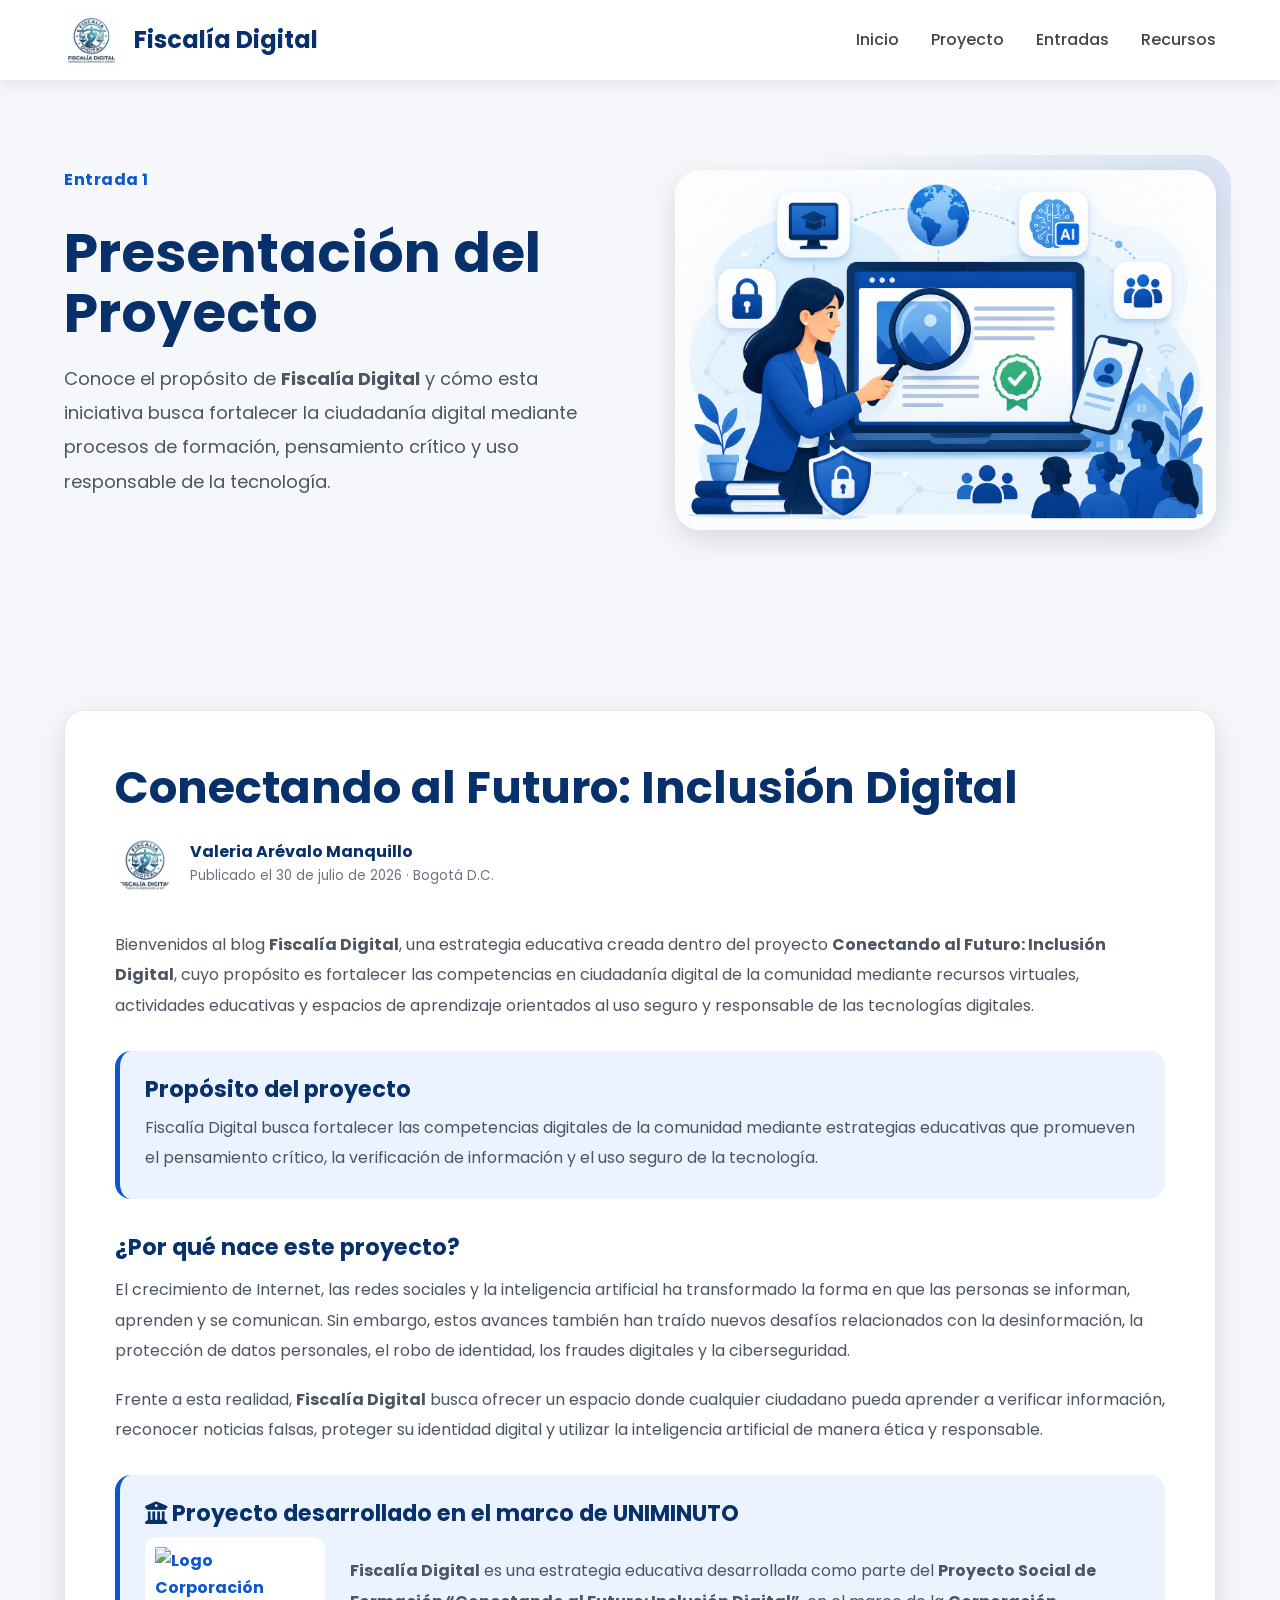
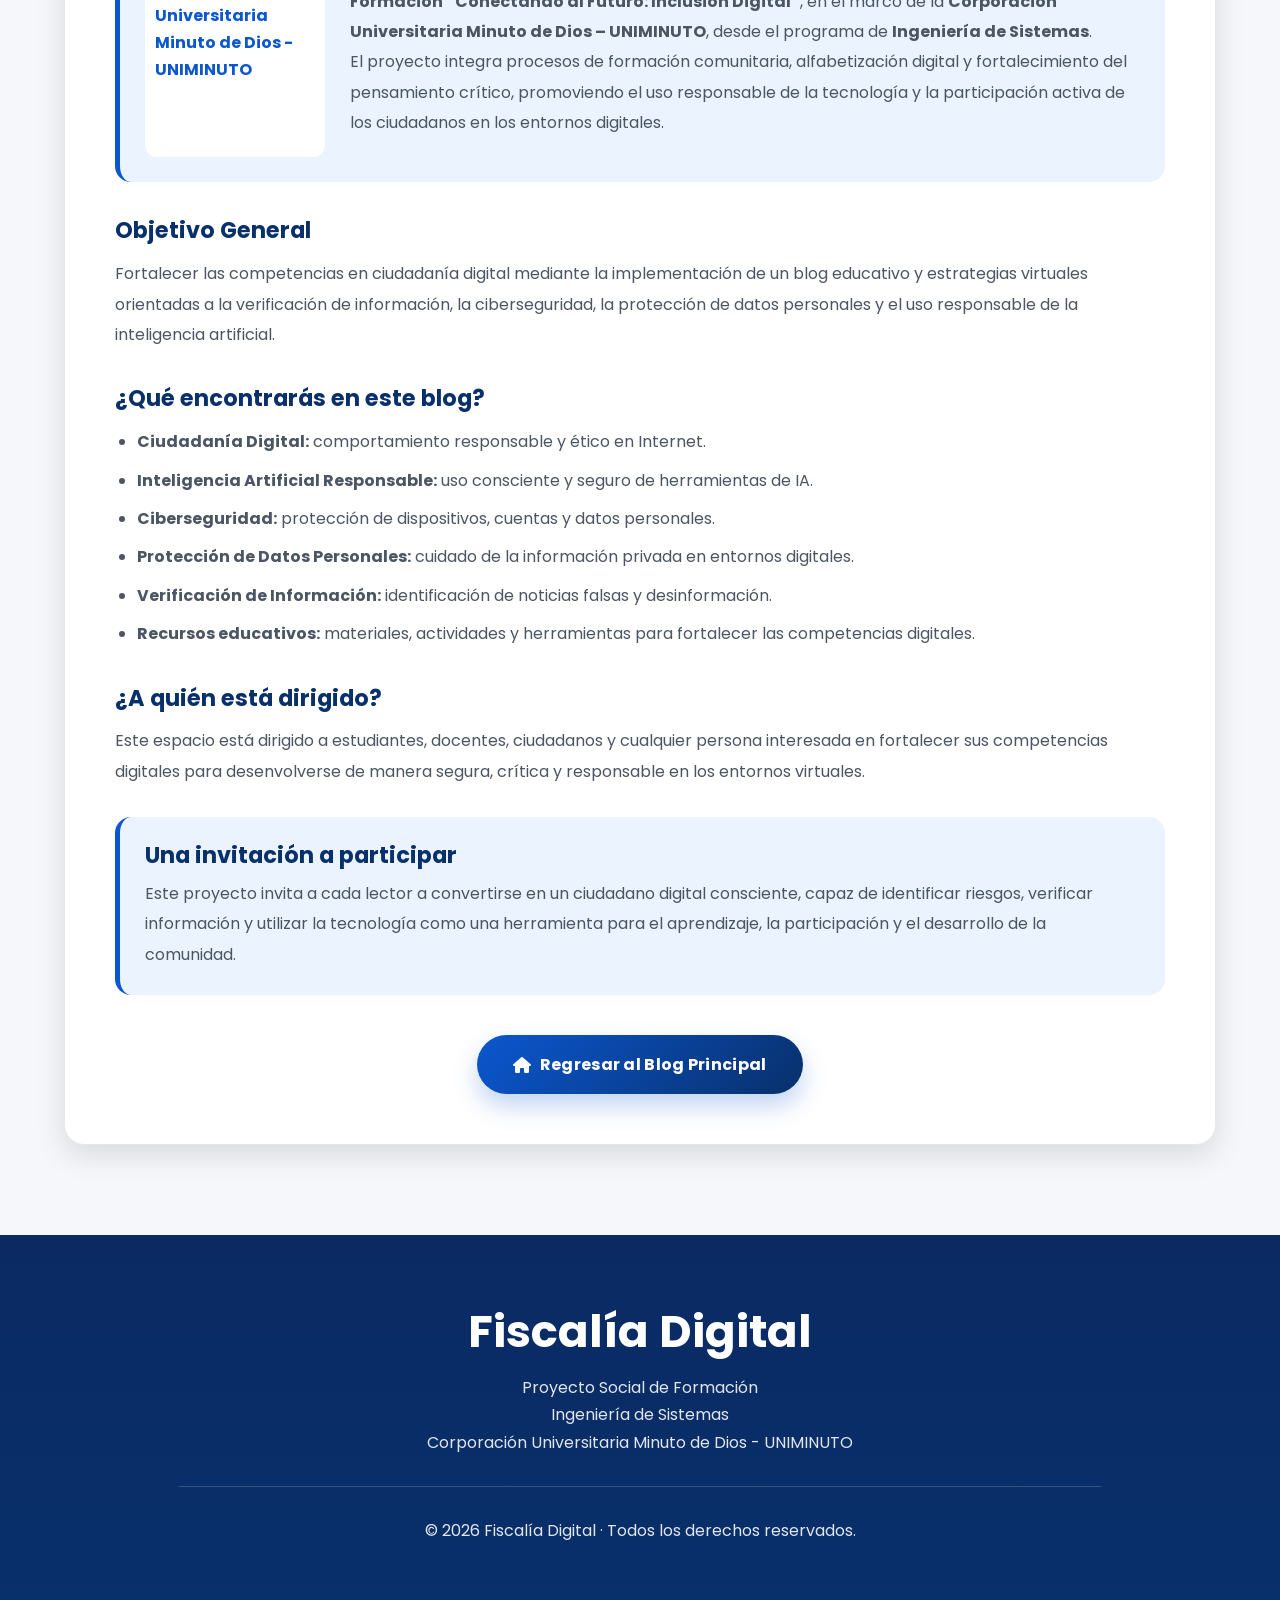
==== commit 18a3290d: "Update entrada1.html" ====
--- a/entradas/entrada1.html
+++ b/entradas/entrada1.html
@@ -168,6 +168,61 @@
 
             </p>
 
+        <!-- ====================================================== -->
+        <!-- RESPALDO INSTITUCIONAL -->
+        <!-- ====================================================== -->
+
+        <div class="destacado">
+
+            <h3>
+
+                <i class="fa-solid fa-building-columns"></i>
+
+                Proyecto desarrollado en el marco de UNIMINUTO
+
+            </h3>
+
+            <div style="display:flex; flex-wrap:wrap; align-items:center; gap:25px;">
+
+                <a href="https://www.uniminuto.edu" target="_blank">
+
+                    <img src="https://www.uniminuto.edu/themes/custom/uniminuto/logo.svg"
+                        alt="Logo Corporación Universitaria Minuto de Dios - UNIMINUTO"
+                        style="width:180px; max-width:100%; background:white; padding:10px; border-radius:12px;">
+
+                </a>
+
+                <div style="flex:1; min-width:250px;">
+
+                    <p>
+
+                        <strong>Fiscalía Digital</strong> es una estrategia educativa
+                        desarrollada como parte del
+                        <strong>Proyecto Social de Formación “Conectando al Futuro:
+                        Inclusión Digital”</strong>, en el marco de la
+                        <strong>Corporación Universitaria Minuto de Dios –
+                        UNIMINUTO</strong>, desde el programa de
+                        <strong>Ingeniería de Sistemas</strong>.
+
+                    </p>
+
+                    <p>
+
+                        El proyecto integra procesos de formación comunitaria,
+                        alfabetización digital y fortalecimiento del pensamiento
+                        crítico, promoviendo el uso responsable de la tecnología y la
+                        participación activa de los ciudadanos en los entornos
+                        digitales.
+
+                    </p>
+
+                </div>
+
+            </div>
+
+        </div>
+
+
             <h3>Objetivo General</h3>
 
             <p>
--- a/css/estilos.css
+++ b/css/estilos.css
@@ -257,47 +257,140 @@
 
 }
 
+/* ================= IMÁGENES DE EVIDENCIAS ================= */
+
+.imagen-evidencia {
+    overflow: hidden;
+    border-radius: 20px;
+    margin: 25px 0;
+    cursor: zoom-in;
+}
+
+.imagen-evidencia img {
+    width: 100%;
+    display: block;
+    transition: transform 0.4s ease;
+}
+
+.imagen-evidencia:hover img {
+    transform: scale(1.05);
+}
+
+/* ================= MODAL DE IMAGEN ================= */
+
+.modal-imagen {
+    display: none;
+    position: fixed;
+    z-index: 9999;
+    inset: 0;
+    background: rgba(0,0,0,0.9);
+    justify-content: center;
+    align-items: center;
+    cursor: zoom-out;
+}
+
+.modal-contenido {
+    max-width: 90%;
+    max-height: 90%;
+    border-radius: 15px;
+    box-shadow: 0 0 30px rgba(0,0,0,0.5);
+}
+
+.cerrar-modal {
+    position: absolute;
+    top: 20px;
+    right: 35px;
+    color: white;
+    font-size: 40px;
+    font-weight: bold;
+    cursor: pointer;
+}
+
+.cerrar-modal:hover {
+    color: #ddd;
+}
+
+/* ==========================
+   ENLACES DE RECURSOS
+========================== */
+
+.recurso-link{
+
+    display:block;
+
+    color:inherit;
+
+}
+
+.recurso-link div{
+
+    height:100%;
+
+}
+
+.recurso-link:hover div{
+
+    transform:translateY(-8px);
+
+    box-shadow:0 18px 40px rgba(11,87,208,.16);
+
+}
+
 /*==========================
 BOTÓN PRINCIPAL
 ==========================*/
 
 .btn-principal{
 
- 
-display:inline-flex;
-
-align-items:center;
-
-justify-content:center;
-
-gap:10px;
-
-background:var(--azul);
-
-color:var(--blanco);
-
-padding:15px 35px;
-
-border-radius:50px;
-
-transition:all var(--transicion);
-
-font-weight:600;
-
-box-shadow:0 8px 20px rgba(11,87,208,.25);
- 
+    display:inline-flex;
+
+    align-items:center;
+
+    justify-content:center;
+
+    gap:12px;
+
+    background:linear-gradient(135deg, var(--azul), var(--azulOscuro));
+
+    color:var(--blanco) !important;
+
+    padding:16px 36px;
+
+    border-radius:999px;
+
+    font-weight:600;
+
+    letter-spacing:.3px;
+
+    transition:all var(--transicion);
+
+    box-shadow:0 12px 24px rgba(11,87,208,.25);
+
+}
+
+.btn-principal i{
+
+    font-size:16px;
+
+    color:var(--blanco);
 
 }
 
 .btn-principal:hover{
 
- 
-background:var(--azulOscuro);
-
-transform:translateY(-4px);
-
-box-shadow:0 14px 28px rgba(8,48,107,.28);
- 
+    background:linear-gradient(135deg, var(--azulOscuro), #06224F);
+
+    color:var(--blanco) !important;
+
+    transform:translateY(-3px);
+
+    box-shadow:0 18px 36px rgba(8,48,107,.30);
+
+}
+
+.btn-principal:visited{
+
+    color:var(--blanco);
 
 }
 
@@ -358,6 +451,82 @@
  
 
 }
+
+/* ==========================
+   CARRUSEL DE CURIOSIDADES
+========================== */
+
+.carrusel-videos{
+
+    display:flex;
+
+    gap:25px;
+
+    overflow-x:auto;
+
+    padding:10px 5px 20px;
+
+    scroll-snap-type:x mandatory;
+
+}
+
+.carrusel-videos::-webkit-scrollbar{
+
+    height:8px;
+
+}
+
+.carrusel-videos::-webkit-scrollbar-thumb{
+
+    background:var(--azul);
+
+    border-radius:20px;
+
+}
+
+.video-card{
+
+    min-width:340px;
+
+    max-width:360px;
+
+    flex:0 0 auto;
+
+    scroll-snap-align:start;
+
+}
+
+.video-card .video{
+
+    margin:0;
+
+    border-radius:20px 20px 0 0;
+
+    overflow:hidden;
+
+    box-shadow:none;
+
+}
+
+.video-card .contenido{
+
+    padding:22px;
+
+}
+
+.video-card h3{
+
+    margin:10px 0;
+
+}
+
+.video-card p{
+
+    margin-bottom:0;
+
+}
+
+
 
 /*==========================
 ANIMACIÓN BASE
@@ -624,51 +793,97 @@
 
 }
 
+
 .hero-imagen{
 
- 
+
+
+ 
+
 position:relative;
- 
-
-}
+
+ 
+
+
+
+}
+
+
 
 .hero-imagen::before{
 
- 
+
+
+ 
+
 content:"";
 
+
+
 position:absolute;
 
+
+
 inset:-15px;
 
+
+
 border-radius:30px;
 
+
+
 background:radial-gradient(circle at top right, rgba(11,87,208,.12), transparent 60%);
 
+
+
 z-index:-1;
- 
-
-}
+
+ 
+
+
+
+}
+
+
 
 .hero-imagen img{
 
- 
+
+
+ 
+
 border-radius:25px;
 
+
+
 box-shadow:var(--sombra);
 
+
+
 transition:transform .4s ease;
- 
-
-}
+
+ 
+
+
+
+}
+
+
 
 .hero-imagen img:hover{
 
- 
+
+
+ 
+
 transform:scale(1.02);
- 
-
-}
+
+ 
+
+
+
+} 
+
 
 /*==========================
 OBJETIVOS
@@ -782,12 +997,14 @@
 
 }
 
-.card img{
-
- 
-height:220px;
-
-object-fit:cover;
+
+
+ 
+.card img {
+  height: 220px;
+  object-fit: cover;
+  width: 100%;
+  display: block;
  
 
 }
@@ -851,6 +1068,36 @@
  
 
 }
+
+
+/* ==========================
+   VIDEO DENTRO DE LA GALERÍA
+========================== */
+
+.video-galeria{
+
+    border-radius:18px;
+
+    overflow:hidden;
+
+    box-shadow:var(--sombra);
+
+    height:220px;
+
+}
+
+.video-galeria iframe{
+
+    width:100%;
+
+    height:100%;
+
+    border:none;
+
+    display:block;
+
+}
+
 
 /*==========================
 RECURSOS
@@ -1969,6 +2216,32 @@
  
 
 }
+/* ==========================
+   BOTONES FINALES DE RECURSOS
+========================== */
+
+.acciones-finales{
+    display:grid;
+    grid-template-columns:repeat(auto-fit,minmax(240px,1fr));
+    gap:18px;
+    margin-top:25px;
+}
+
+.acciones-finales .btn-principal{
+    width:100%;
+    justify-content:center;
+    text-align:center;
+    min-height:60px;
+    padding:16px 22px;
+}
+
+@media(max-width:768px){
+
+    .acciones-finales{
+        grid-template-columns:1fr;
+    }
+
+}
 
 /*==============================
 RESPONSIVE - PANTALLAS PEQUEÑAS
